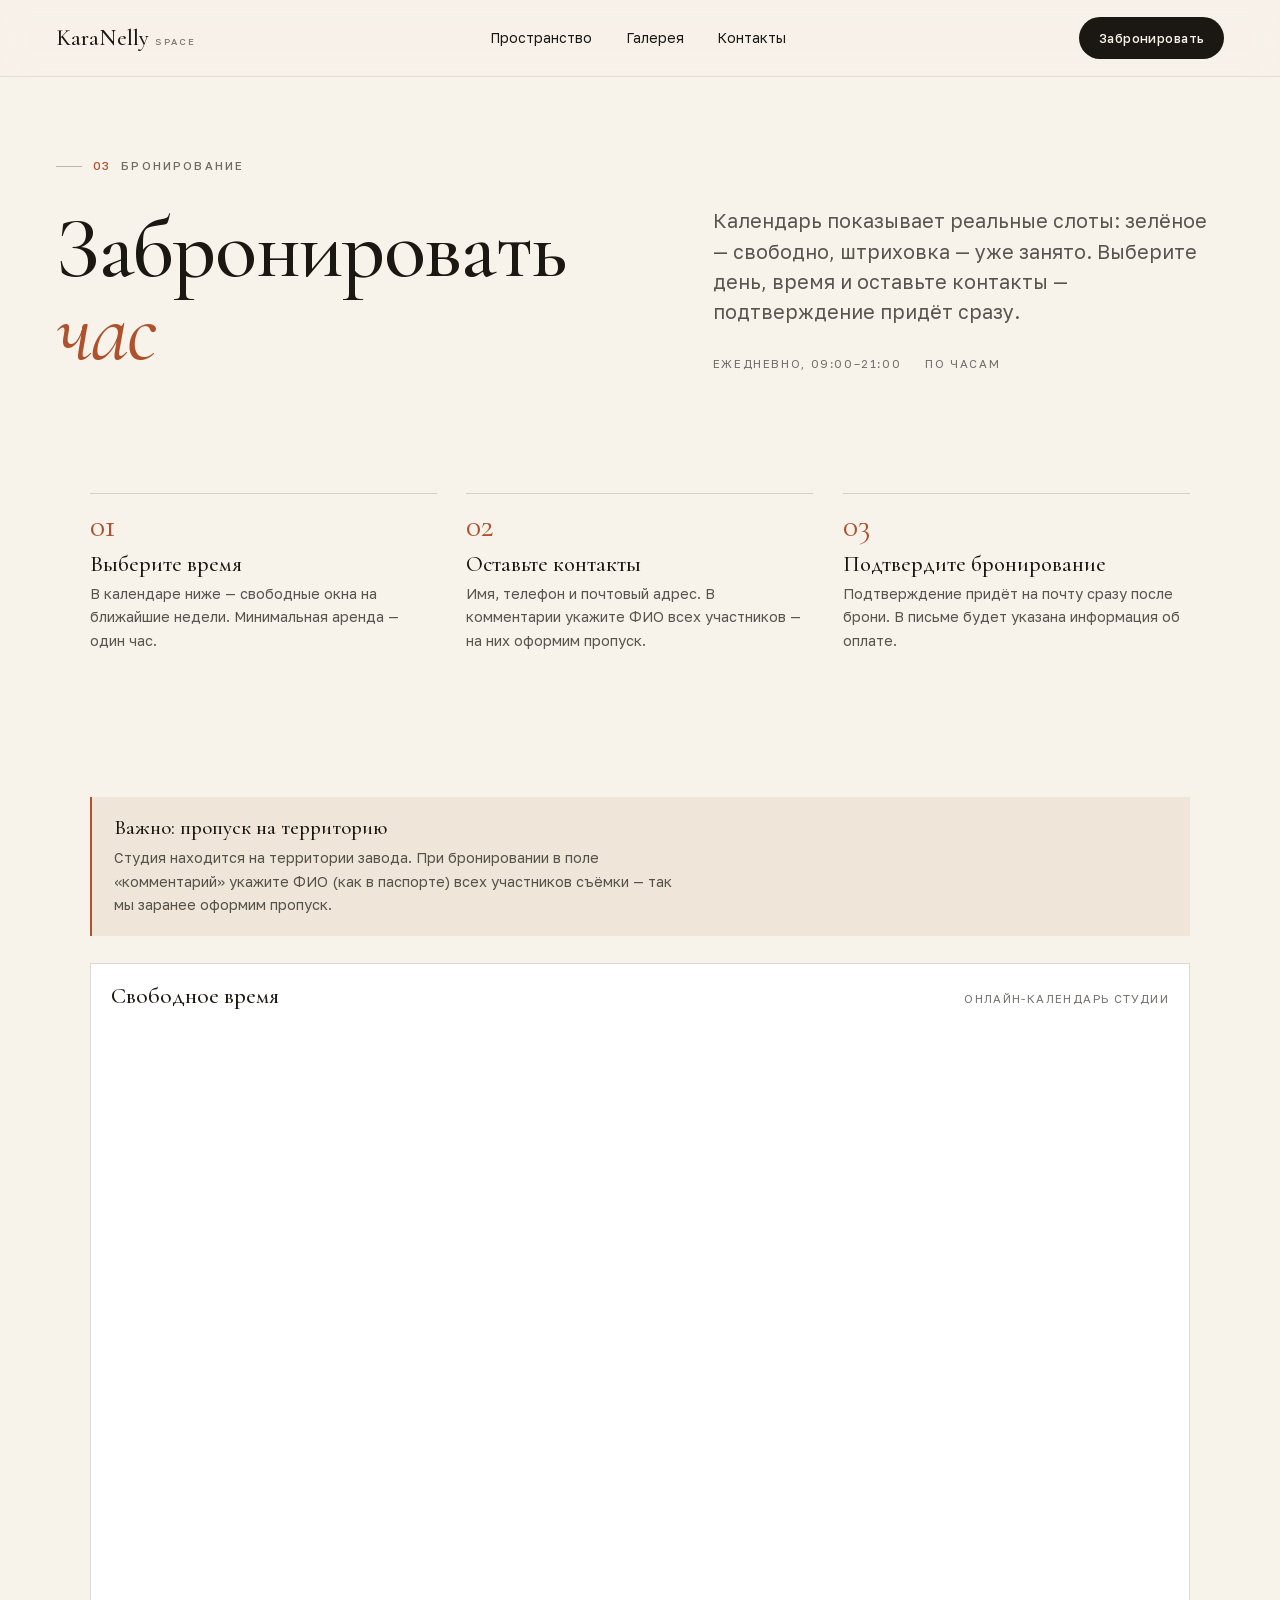
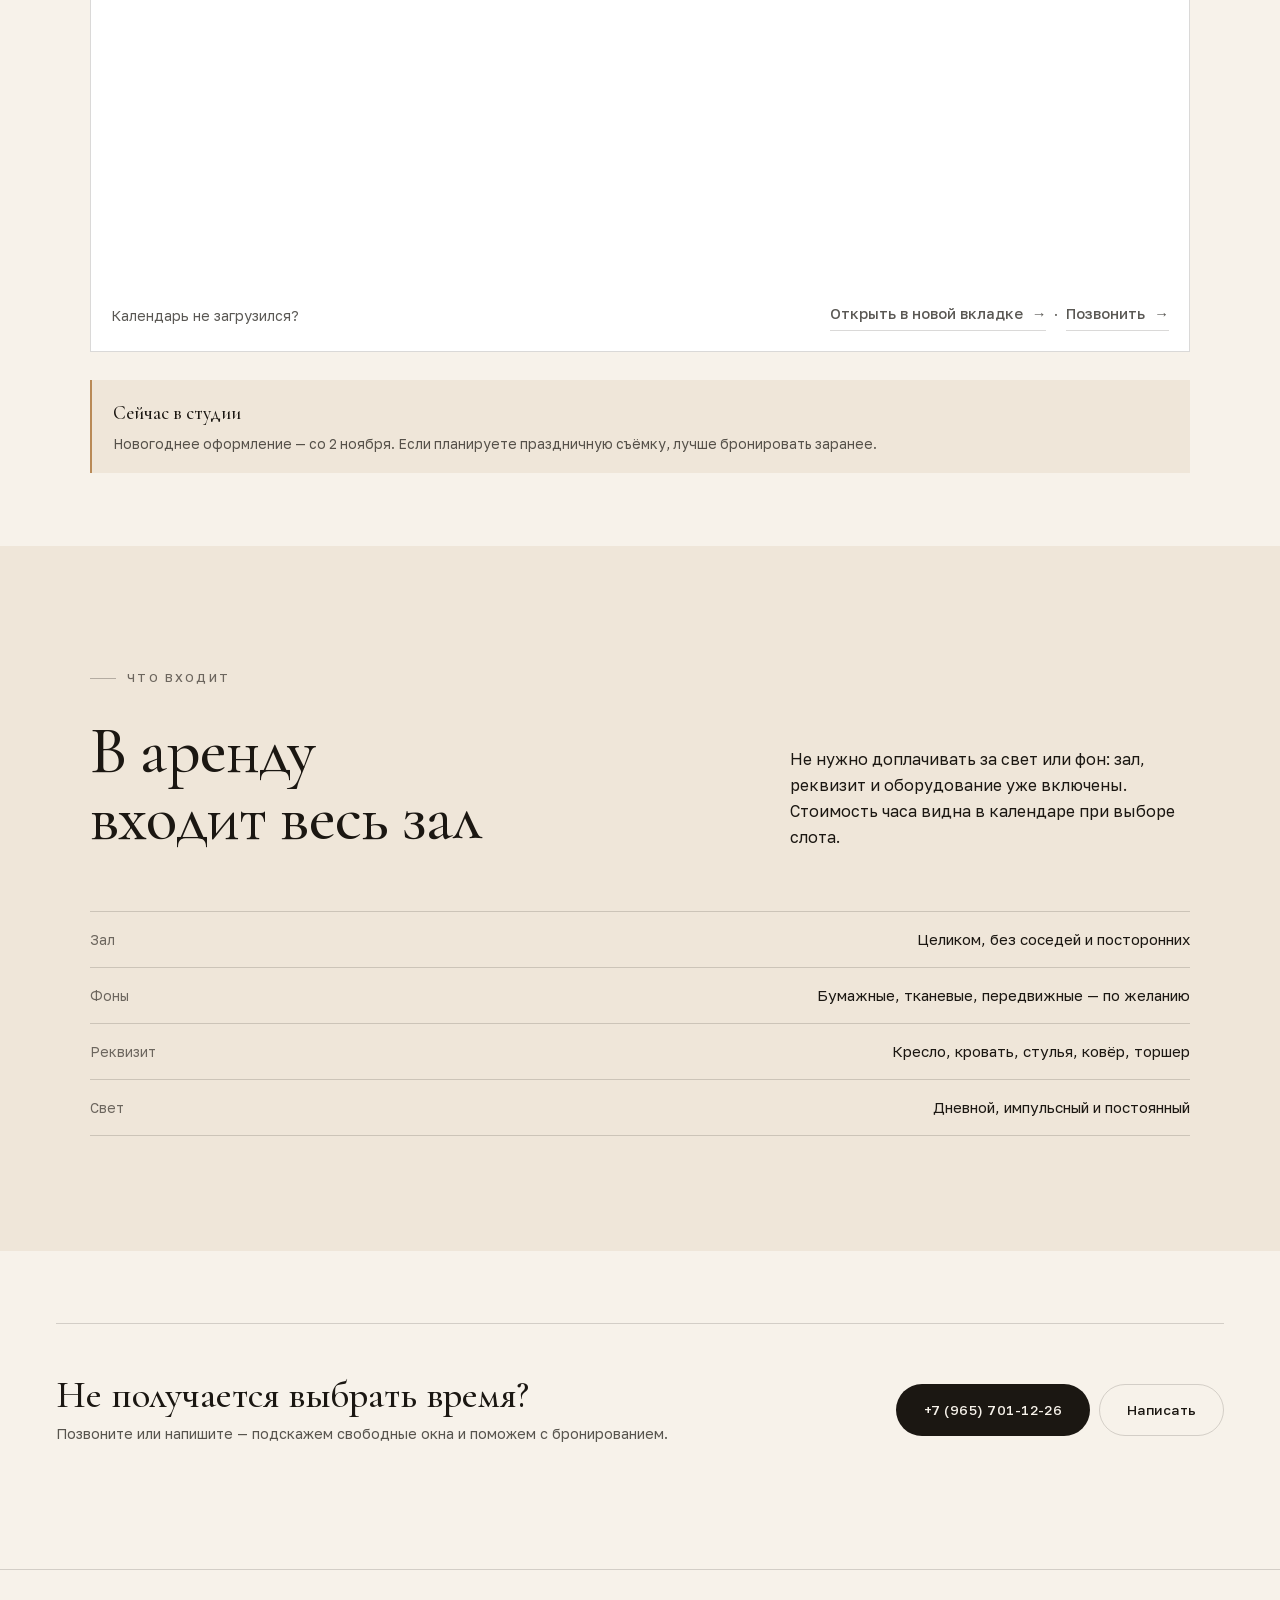
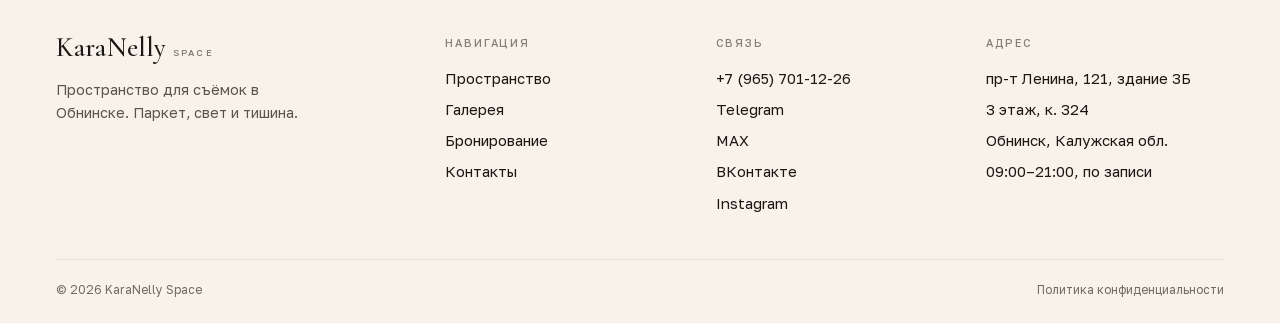
==== booking/index.html @ 72546020 "Чистые адреса: /space/, /gallery/, /contacts/ вместо .html Страницы перенесены в папки с index.html " ====
<!DOCTYPE html>
<html lang="ru">
<head>
  <meta charset="utf-8">
  <meta name="viewport" content="width=device-width, initial-scale=1">
  <title>Бронирование — KaraNelly Space, фотостудия в Обнинске</title>
  <meta name="description" content="Онлайн-бронирование фотостудии KaraNelly Space в Обнинске: выберите свободную дату и время в календаре. Пропуск на территорию оформляется по ФИО.">
  <meta name="theme-color" content="#f7f2ea">
  <link rel="canonical" href="https://karanelly.space/booking/">

  <link rel="icon" href="../assets/img/favicon.svg" type="image/svg+xml">
  <link rel="icon" href="../assets/img/icon-32.png" sizes="32x32" type="image/png">
  <link rel="apple-touch-icon" href="../assets/img/icon-180.png">

  <meta property="og:type" content="website">
  <meta property="og:locale" content="ru_RU">
  <meta property="og:site_name" content="KaraNelly Space">
  <meta property="og:title" content="Бронирование — KaraNelly Space">
  <meta property="og:description" content="Выберите свободное время в календаре студии.">
  <meta property="og:url" content="https://karanelly.space/booking/">
  <meta property="og:image" content="https://karanelly.space/../assets/img/og-image.jpg">
  <meta name="twitter:card" content="summary_large_image">

  <link rel="stylesheet" href="../assets/css/fonts.css">
  <link rel="stylesheet" href="../assets/css/style.css">
  <script>document.documentElement.classList.add('js');</script>
</head>
<body>
  <a class="skip-link" href="#main">Перейти к содержанию</a>

  <header class="site-header" data-header>
    <div class="container header-inner">
      <a class="logo" href="../" aria-label="KaraNelly Space — на главную">
        KaraNelly<span class="logo__sub">space</span>
      </a>

      <nav class="nav" aria-label="Основная навигация">
        <a href="../space/">Пространство</a>
        <a href="../gallery/">Галерея</a>
        <a href="../contacts/">Контакты</a>
      </nav>

      <a class="btn btn--sm btn--primary header-cta" href="../booking/" aria-current="page">Забронировать</a>

      <button class="burger" type="button" aria-expanded="false" aria-controls="mobile-menu" aria-label="Открыть меню" data-burger>
        <span></span>
        <span></span>
      </button>
    </div>
  </header>

  <div class="mobile-menu" id="mobile-menu" data-menu>
    <nav class="mobile-menu__nav" aria-label="Мобильная навигация">
      <a href="../space/">Пространство <span>01</span></a>
      <a href="../gallery/">Галерея <span>02</span></a>
      <a href="../booking/">Бронирование <span>03</span></a>
      <a href="../contacts/">Контакты <span>04</span></a>
    </nav>
    <a class="btn btn--primary" href="../booking/" style="margin-top: 1.75rem; align-self: flex-start;">Забронировать время</a>
    <div class="mobile-menu__foot">
      <a href="tel:+79657011226">+7 (965) 701-12-26</a>
      <a href="https://t.me/nellykara" target="_blank" rel="noopener">Telegram</a>
      <a href="https://vk.ru/karanelly_space" target="_blank" rel="noopener">ВКонтакте</a>
      <p>Обнинск, пр-т Ленина, 121, здание 3Б, 3 этаж, к. 324</p>
    </div>
  </div>

  <main id="main">
    <section class="page-hero">
      <div class="container">
        <p class="eyebrow"><b>03</b> Бронирование</p>
        <div class="page-hero__grid" style="margin-top: 1.2rem;">
          <h1 class="page-title">Забронировать<br><em>час</em></h1>
          <div>
            <p class="lead">Календарь показывает реальные слоты: зелёное — свободно, штриховка — уже занято. Выберите день, время и оставьте контакты — подтверждение придёт сразу.</p>
            <p class="page-hero__meta"><span>Ежедневно, 09:00–21:00</span><span>По часам</span></p>
          </div>
        </div>
      </div>
    </section>

    <section class="section--tight" aria-labelledby="steps-title">
      <div class="container booking-wrap">
        <h2 class="sr-only" id="steps-title">Как забронировать</h2>
        <div class="steps">
          <div class="step" data-reveal>
            <span class="step__num">01</span>
            <h3>Выберите время</h3>
            <p>В календаре ниже — свободные окна на ближайшие недели. Минимальная аренда — один час.</p>
          </div>
          <div class="step" data-reveal data-delay="90">
            <span class="step__num">02</span>
            <h3>Оставьте контакты</h3>
            <p>Имя, телефон и почтовый адрес. В комментарии укажите ФИО всех участников — на них оформим пропуск.</p>
          </div>
          <div class="step" data-reveal data-delay="180">
            <span class="step__num">03</span>
            <h3>Подтвердите бронирование</h3>
            <p>Подтверждение придёт на почту сразу после брони. В письме будет указана информация об оплате.</p>
          </div>
        </div>
      </div>
    </section>

    <section class="section--tight" aria-labelledby="calendar-title">
      <div class="container booking-wrap">
        <div class="note" style="margin-bottom: 1.75rem;" data-reveal>
          <h3>Важно: пропуск на территорию</h3>
          <p>Студия находится на территории завода. При бронировании в поле «комментарий» укажите ФИО (как в паспорте) всех участников съёмки — так мы заранее оформим пропуск.</p>
        </div>

        <div class="widget-shell" data-reveal>
          <div class="widget-head">
            <h2 id="calendar-title">Свободное время</h2>
            <span>Онлайн-календарь студии</span>
          </div>

          <p class="scroll-hint">
            <svg width="16" height="16" viewBox="0 0 16 16" fill="none" stroke="currentColor" stroke-width="1.3" aria-hidden="true">
              <path d="M2 8h12M9 3l5 5-5 5"/>
            </svg>
            На телефоне таблицу можно прокрутить в сторону
          </p>

          <div class="widget-scroll">
            <div class="widget-skeleton" data-widget-skeleton aria-hidden="true">Загружаем календарь…</div>
            <iframe data-widget
              src="https://appevent.ru/widget/embeded?widget_key=b3dbee30545fd1ce2948c26ed984de83&amp;hall_id=9494"
              title="Календарь бронирования фотостудии KaraNelly Space"
              width="100%"
              height="860"
              referrerpolicy="no-referrer-when-downgrade"
              style="background:#ffffff;border:none;"></iframe>
          </div>

          <div class="widget-fallback">
            <span>Календарь не загрузился?</span>
            <span>
              <a class="text-link" href="https://appevent.ru/widget/embeded?widget_key=b3dbee30545fd1ce2948c26ed984de83&amp;hall_id=9494" target="_blank" rel="noopener">Открыть в новой вкладке</a>
              &nbsp;·&nbsp;
              <a class="text-link" href="tel:+79657011226">Позвонить</a>
            </span>
          </div>
        </div>

        <div class="season" style="margin-top: 1.75rem;" data-reveal>
          <strong>Сейчас в студии</strong>
          <span>Новогоднее оформление — со 2 ноября. Если планируете праздничную съёмку, лучше бронировать заранее.</span>
        </div>
      </div>
    </section>

    <section class="section section--soft" aria-labelledby="included-title">
      <div class="container booking-wrap">
        <div class="section-head">
          <div>
            <p class="eyebrow">Что входит</p>
            <h2 class="display" id="included-title" style="margin-top: 1.1rem;" data-reveal>В аренду входит весь зал</h2>
          </div>
          <p class="section-head__aside" data-reveal data-delay="120">Не нужно доплачивать за свет или фон: зал, реквизит и оборудование уже включены. Стоимость часа видна в календаре при выборе слота.</p>
        </div>

        <dl class="specs" data-reveal>
          <div><dt>Зал</dt><dd>Целиком, без соседей и посторонних</dd></div>
          <div><dt>Фоны</dt><dd>Бумажные, тканевые, передвижные — по желанию</dd></div>
          <div><dt>Реквизит</dt><dd>Кресло, кровать, стулья, ковёр, торшер</dd></div>
          <div><dt>Свет</dt><dd>Дневной, импульсный и постоянный</dd></div>
        </dl>
      </div>
    </section>

    <section class="section section--tight">
      <div class="container">
        <div class="cta-row">
          <div>
            <h2>Не получается выбрать время?</h2>
            <p>Позвоните или напишите — подскажем свободные окна и поможем с бронированием.</p>
          </div>
          <div class="cta-row__actions">
            <a class="btn btn--primary" href="tel:+79657011226">+7 (965) 701-12-26</a>
            <div class="contact-menu">
              <button class="btn btn--ghost" type="button" aria-expanded="false" aria-controls="write-menu" data-contact-toggle>Написать</button>
              <div class="contact-menu__list" id="write-menu" data-contact-list hidden>
                <a href="https://t.me/nellykara" target="_blank" rel="noopener">Telegram</a>
                <a href="https://max.ru/u/f9LHodD0cOLRB8kmA9KUD_SNhukRLM-po_1AX9FuOGSH09HfahHpemriq_w" target="_blank" rel="noopener">MAX</a>
                <a href="https://wa.me/79657011226" target="_blank" rel="noopener">WhatsApp</a>
              </div>
            </div>
          </div>
        </div>
      </div>
    </section>
  </main>

  <footer class="site-footer">
    <div class="container">
      <div class="footer-top">
        <div class="footer-brand">
          <a class="logo" href="../">KaraNelly<span class="logo__sub">space</span></a>
          <p>Пространство для съёмок в Обнинске. Паркет, свет и тишина.</p>
        </div>
        <div class="footer-col">
          <h2>Навигация</h2>
          <ul>
            <li><a href="../space/">Пространство</a></li>
            <li><a href="../gallery/">Галерея</a></li>
            <li><a href="../booking/">Бронирование</a></li>
            <li><a href="../contacts/">Контакты</a></li>
          </ul>
        </div>
        <div class="footer-col">
          <h2>Связь</h2>
          <ul>
            <li><a href="tel:+79657011226">+7 (965) 701-12-26</a></li>
            <li><a href="https://t.me/nellykara" target="_blank" rel="noopener">Telegram</a></li>
            <li><a href="https://max.ru/u/f9LHodD0cOLRB8kmA9KUD_SNhukRLM-po_1AX9FuOGSH09HfahHpemriq_w" target="_blank" rel="noopener">MAX</a></li>
            <li><a href="https://vk.ru/karanelly_space" target="_blank" rel="noopener">ВКонтакте</a></li>
            <li><a href="https://www.instagram.com/karanelly_space/" target="_blank" rel="noopener">Instagram</a></li>
          </ul>
        </div>
        <div class="footer-col">
          <h2>Адрес</h2>
          <ul>
            <li>пр-т Ленина, 121, здание 3Б</li>
            <li>3 этаж, к. 324</li>
            <li>Обнинск, Калужская обл.</li>
            <li>09:00–21:00, по записи</li>
          </ul>
        </div>
      </div>
      <div class="footer-bottom">
        <span>© <span data-year>2026</span> KaraNelly Space</span>
        <span><a href="../privacy/">Политика конфиденциальности</a></span>
      </div>
    </div>
  </footer>

  <script src="../assets/js/main.js" defer></script>
</body>
</html>
---- assets/css/fonts.css ----
/* Локальные шрифты: Cormorant Garamond + Golos Text (кириллица + латиница) */

@font-face {
  font-family: 'Cormorant Garamond';
  font-style: italic;
  font-weight: 400;
  font-display: swap;
  src: url('../fonts/CormorantGaramond-400i-cyrillic-ext.woff2') format('woff2');
  unicode-range: U+0460-052F, U+1C80-1C8A, U+20B4, U+2DE0-2DFF, U+A640-A69F, U+FE2E-FE2F;
}

@font-face {
  font-family: 'Cormorant Garamond';
  font-style: italic;
  font-weight: 400;
  font-display: swap;
  src: url('../fonts/CormorantGaramond-400i-cyrillic.woff2') format('woff2');
  unicode-range: U+0301, U+0400-045F, U+0490-0491, U+04B0-04B1, U+2116;
}

@font-face {
  font-family: 'Cormorant Garamond';
  font-style: italic;
  font-weight: 400;
  font-display: swap;
  src: url('../fonts/CormorantGaramond-400i-latin.woff2') format('woff2');
  unicode-range: U+0000-00FF, U+0131, U+0152-0153, U+02BB-02BC, U+02C6, U+02DA, U+02DC, U+0304, U+0308, U+0329, U+2000-206F, U+20AC, U+2122, U+2191, U+2193, U+2212, U+2215, U+FEFF, U+FFFD;
}

@font-face {
  font-family: 'Cormorant Garamond';
  font-style: normal;
  font-weight: 400;
  font-display: swap;
  src: url('../fonts/CormorantGaramond-400-cyrillic-ext.woff2') format('woff2');
  unicode-range: U+0460-052F, U+1C80-1C8A, U+20B4, U+2DE0-2DFF, U+A640-A69F, U+FE2E-FE2F;
}

@font-face {
  font-family: 'Cormorant Garamond';
  font-style: normal;
  font-weight: 400;
  font-display: swap;
  src: url('../fonts/CormorantGaramond-400-cyrillic.woff2') format('woff2');
  unicode-range: U+0301, U+0400-045F, U+0490-0491, U+04B0-04B1, U+2116;
}

@font-face {
  font-family: 'Cormorant Garamond';
  font-style: normal;
  font-weight: 400;
  font-display: swap;
  src: url('../fonts/CormorantGaramond-400-latin.woff2') format('woff2');
  unicode-range: U+0000-00FF, U+0131, U+0152-0153, U+02BB-02BC, U+02C6, U+02DA, U+02DC, U+0304, U+0308, U+0329, U+2000-206F, U+20AC, U+2122, U+2191, U+2193, U+2212, U+2215, U+FEFF, U+FFFD;
}

@font-face {
  font-family: 'Cormorant Garamond';
  font-style: normal;
  font-weight: 500;
  font-display: swap;
  src: url('../fonts/CormorantGaramond-500-cyrillic-ext.woff2') format('woff2');
  unicode-range: U+0460-052F, U+1C80-1C8A, U+20B4, U+2DE0-2DFF, U+A640-A69F, U+FE2E-FE2F;
}

@font-face {
  font-family: 'Cormorant Garamond';
  font-style: normal;
  font-weight: 500;
  font-display: swap;
  src: url('../fonts/CormorantGaramond-500-cyrillic.woff2') format('woff2');
  unicode-range: U+0301, U+0400-045F, U+0490-0491, U+04B0-04B1, U+2116;
}

@font-face {
  font-family: 'Cormorant Garamond';
  font-style: normal;
  font-weight: 500;
  font-display: swap;
  src: url('../fonts/CormorantGaramond-500-latin.woff2') format('woff2');
  unicode-range: U+0000-00FF, U+0131, U+0152-0153, U+02BB-02BC, U+02C6, U+02DA, U+02DC, U+0304, U+0308, U+0329, U+2000-206F, U+20AC, U+2122, U+2191, U+2193, U+2212, U+2215, U+FEFF, U+FFFD;
}

@font-face {
  font-family: 'Golos Text';
  font-style: normal;
  font-weight: 400;
  font-display: swap;
  src: url('../fonts/GolosText-400-cyrillic-ext.woff2') format('woff2');
  unicode-range: U+0460-052F, U+1C80-1C8A, U+20B4, U+2DE0-2DFF, U+A640-A69F, U+FE2E-FE2F;
}

@font-face {
  font-family: 'Golos Text';
  font-style: normal;
  font-weight: 400;
  font-display: swap;
  src: url('../fonts/GolosText-400-cyrillic.woff2') format('woff2');
  unicode-range: U+0301, U+0400-045F, U+0490-0491, U+04B0-04B1, U+2116;
}

@font-face {
  font-family: 'Golos Text';
  font-style: normal;
  font-weight: 400;
  font-display: swap;
  src: url('../fonts/GolosText-400-latin.woff2') format('woff2');
  unicode-range: U+0000-00FF, U+0131, U+0152-0153, U+02BB-02BC, U+02C6, U+02DA, U+02DC, U+0304, U+0308, U+0329, U+2000-206F, U+20AC, U+2122, U+2191, U+2193, U+2212, U+2215, U+FEFF, U+FFFD;
}

@font-face {
  font-family: 'Golos Text';
  font-style: normal;
  font-weight: 500;
  font-display: swap;
  src: url('../fonts/GolosText-500-cyrillic-ext.woff2') format('woff2');
  unicode-range: U+0460-052F, U+1C80-1C8A, U+20B4, U+2DE0-2DFF, U+A640-A69F, U+FE2E-FE2F;
}

@font-face {
  font-family: 'Golos Text';
  font-style: normal;
  font-weight: 500;
  font-display: swap;
  src: url('../fonts/GolosText-500-cyrillic.woff2') format('woff2');
  unicode-range: U+0301, U+0400-045F, U+0490-0491, U+04B0-04B1, U+2116;
}

@font-face {
  font-family: 'Golos Text';
  font-style: normal;
  font-weight: 500;
  font-display: swap;
  src: url('../fonts/GolosText-500-latin.woff2') format('woff2');
  unicode-range: U+0000-00FF, U+0131, U+0152-0153, U+02BB-02BC, U+02C6, U+02DA, U+02DC, U+0304, U+0308, U+0329, U+2000-206F, U+20AC, U+2122, U+2191, U+2193, U+2212, U+2215, U+FEFF, U+FFFD;
}

@font-face {
  font-family: 'Golos Text';
  font-style: normal;
  font-weight: 600;
  font-display: swap;
  src: url('../fonts/GolosText-600-cyrillic-ext.woff2') format('woff2');
  unicode-range: U+0460-052F, U+1C80-1C8A, U+20B4, U+2DE0-2DFF, U+A640-A69F, U+FE2E-FE2F;
}

@font-face {
  font-family: 'Golos Text';
  font-style: normal;
  font-weight: 600;
  font-display: swap;
  src: url('../fonts/GolosText-600-cyrillic.woff2') format('woff2');
  unicode-range: U+0301, U+0400-045F, U+0490-0491, U+04B0-04B1, U+2116;
}

@font-face {
  font-family: 'Golos Text';
  font-style: normal;
  font-weight: 600;
  font-display: swap;
  src: url('../fonts/GolosText-600-latin.woff2') format('woff2');
  unicode-range: U+0000-00FF, U+0131, U+0152-0153, U+02BB-02BC, U+02C6, U+02DA, U+02DC, U+0304, U+0308, U+0329, U+2000-206F, U+20AC, U+2122, U+2191, U+2193, U+2212, U+2215, U+FEFF, U+FFFD;
}
---- assets/css/style.css ----
/* ==========================================================================
   KaraNelly Space — фотостудия в Обнинске
   Единая таблица стилей. Порядок: токены → база → компоненты → страницы.
   Mobile-first: базовые правила для телефона, расширения через min-width.
   ========================================================================== */

/* --------------------------------------------------------------------------
   1. Токены
   -------------------------------------------------------------------------- */
:root {
  /* Палитра снята с фотографий студии: тёплый паркет, льняные ткани, рыжее кресло */
  --paper: #f7f2ea;
  --paper-soft: #efe6d9;
  --paper-deep: #e6dbc9;
  --ink: #1b1712;
  --ink-soft: #4a4239;
  --ink-70: rgba(27, 23, 18, 0.72);
  --ink-55: rgba(27, 23, 18, 0.62);
  --ink-40: rgba(27, 23, 18, 0.52);
  --line: rgba(27, 23, 18, 0.16);
  --line-soft: rgba(27, 23, 18, 0.09);
  --rust: #ae512c;
  --oak: #b98a57;
  --sage: #77806b;
  --white: #fffdf9;

  /* Шрифты */
  --font-display: "Cormorant Garamond", "Times New Roman", Georgia, serif;
  --font-sans: "Golos Text", -apple-system, BlinkMacSystemFont, "Segoe UI", Roboto, Arial, sans-serif;

  /* Сетка и ритм */
  --container: 1320px;
  --gutter: clamp(20px, 5vw, 56px);
  --header-h: 64px;

  --ease: cubic-bezier(0.22, 0.61, 0.36, 1);
  --ease-out: cubic-bezier(0.16, 1, 0.3, 1);
}

/* --------------------------------------------------------------------------
   2. База
   -------------------------------------------------------------------------- */
*,
*::before,
*::after {
  box-sizing: border-box;
}

html {
  -webkit-text-size-adjust: 100%;
  scroll-behavior: smooth;
}

@media (prefers-reduced-motion: reduce) {
  html {
    scroll-behavior: auto;
  }
}

body {
  margin: 0;
  background: var(--paper);
  color: var(--ink);
  font-family: var(--font-sans);
  font-size: 16px;
  line-height: 1.62;
  font-weight: 400;
  -webkit-font-smoothing: antialiased;
  -moz-osx-font-smoothing: grayscale;
}

body.menu-open {
  overflow: hidden;
}

img,
picture,
video {
  display: block;
  max-width: 100%;
}

img {
  height: auto;
  background-color: var(--paper-soft);
}

a {
  color: inherit;
  text-decoration: none;
}

button {
  font: inherit;
  color: inherit;
  background: none;
  border: 0;
  padding: 0;
  cursor: pointer;
}

p {
  margin: 0 0 1em;
}

p:last-child {
  margin-bottom: 0;
}

h1,
h2,
h3,
h4 {
  margin: 0;
  font-weight: 500;
  text-wrap: balance;
}

ul,
ol,
dl,
dd {
  margin: 0;
  padding: 0;
  list-style: none;
}

::selection {
  background: var(--rust);
  color: var(--paper);
}

:focus-visible {
  outline: 2px solid var(--rust);
  outline-offset: 3px;
  border-radius: 1px;
}

.sr-only {
  position: absolute;
  width: 1px;
  height: 1px;
  padding: 0;
  margin: -1px;
  overflow: hidden;
  clip: rect(0 0 0 0);
  white-space: nowrap;
  border: 0;
}

.skip-link {
  position: fixed;
  top: 12px;
  left: 12px;
  z-index: 300;
  padding: 0.75rem 1.1rem;
  background: var(--ink);
  color: var(--paper);
  border-radius: 999px;
  font-size: 0.85rem;
  transform: translateY(-160%);
  transition: transform 0.25s var(--ease);
}

.skip-link:focus {
  transform: none;
}

/* --------------------------------------------------------------------------
   3. Типографика и служебные элементы
   -------------------------------------------------------------------------- */
.container {
  width: min(100% - var(--gutter) * 2, var(--container));
  margin-inline: auto;
}

.display {
  font-family: var(--font-display);
  font-weight: 500;
  font-size: clamp(2.15rem, 5.4vw, 4.1rem);
  line-height: 1.02;
  letter-spacing: -0.012em;
}

.display em {
  font-style: italic;
  color: var(--rust);
}

.page-title {
  font-family: var(--font-display);
  font-weight: 500;
  font-size: clamp(2.7rem, 8vw, 5.4rem);
  line-height: 0.96;
  letter-spacing: -0.015em;
}

.lead {
  color: var(--ink-70);
  font-size: clamp(1.02rem, 1.7vw, 1.22rem);
  line-height: 1.55;
  max-width: 54ch;
}

.eyebrow {
  display: inline-flex;
  align-items: center;
  gap: 0.7rem;
  font-size: 0.715rem;
  font-weight: 500;
  letter-spacing: 0.19em;
  text-transform: uppercase;
  color: var(--ink-55);
}

.eyebrow b,
.eyebrow span.num {
  font-weight: 500;
  color: var(--rust);
  letter-spacing: 0.08em;
}

.eyebrow::before {
  content: "";
  width: 26px;
  height: 1px;
  background: currentColor;
  opacity: 0.45;
}

.eyebrow--bare::before {
  display: none;
}

.rule {
  height: 1px;
  background: var(--line);
  border: 0;
  margin: 0;
}

.text-link {
  display: inline-flex;
  align-items: center;
  gap: 0.55rem;
  font-size: 0.92rem;
  font-weight: 500;
  padding-bottom: 0.3rem;
  border-bottom: 1px solid var(--line);
  transition: border-color 0.35s var(--ease), color 0.35s var(--ease);
}

.text-link::after {
  content: "→";
  transition: transform 0.35s var(--ease);
}

.text-link:hover {
  border-color: var(--ink);
}

.text-link:hover::after {
  transform: translateX(4px);
}

/* --------------------------------------------------------------------------
   4. Кнопки
   -------------------------------------------------------------------------- */
.btn {
  display: inline-flex;
  align-items: center;
  justify-content: center;
  gap: 0.6rem;
  min-height: 52px;
  padding: 0.85rem 1.65rem;
  border: 1px solid transparent;
  border-radius: 999px;
  font-family: var(--font-sans);
  font-size: 0.85rem;
  font-weight: 500;
  letter-spacing: 0.035em;
  text-align: center;
  cursor: pointer;
  transition: background-color 0.35s var(--ease), color 0.35s var(--ease),
    border-color 0.35s var(--ease), transform 0.35s var(--ease);
}

.btn--primary {
  background: var(--ink);
  color: var(--paper);
}

.btn--primary:hover {
  background: var(--rust);
  color: var(--paper);
  transform: translateY(-1px);
}

.btn--ghost {
  border-color: var(--line);
  color: var(--ink);
}

.btn--ghost:hover {
  border-color: var(--ink);
  background: var(--ink);
  color: var(--paper);
}

.btn--light {
  background: var(--paper);
  color: var(--ink);
}

.btn--light:hover {
  background: var(--white);
  transform: translateY(-1px);
}

.btn--outline-light {
  border-color: rgba(247, 242, 234, 0.42);
  color: var(--paper);
}

.btn--outline-light:hover {
  background: var(--paper);
  color: var(--ink);
  border-color: var(--paper);
}

.btn--sm {
  min-height: 42px;
  padding: 0.55rem 1.15rem;
  font-size: 0.8rem;
}

.btn__icon {
  width: 14px;
  height: 14px;
  flex: none;
}

/* --------------------------------------------------------------------------
   5. Хедер и навигация
   -------------------------------------------------------------------------- */
.site-header {
  position: sticky;
  top: 0;
  z-index: 100;
  background: rgba(247, 242, 234, 0.86);
  backdrop-filter: blur(14px);
  -webkit-backdrop-filter: blur(14px);
  border-bottom: 1px solid var(--line-soft);
}

.header-inner {
  display: flex;
  align-items: center;
  justify-content: space-between;
  gap: 1.5rem;
  min-height: var(--header-h);
}

.logo {
  display: inline-flex;
  align-items: baseline;
  gap: 0.4rem;
  font-family: var(--font-display);
  font-size: 1.42rem;
  font-weight: 500;
  letter-spacing: 0.005em;
  line-height: 1;
  white-space: nowrap;
  z-index: 2;
}

.logo__sub {
  font-family: var(--font-sans);
  font-size: 0.585rem;
  font-weight: 500;
  letter-spacing: 0.24em;
  text-transform: uppercase;
  opacity: 0.55;
}

.nav {
  display: none;
}

.header-cta {
  display: none;
}

/* Бургер */
.burger {
  position: relative;
  z-index: 2;
  width: 44px;
  height: 44px;
  margin-right: -10px;
  display: inline-flex;
  flex-direction: column;
  align-items: center;
  justify-content: center;
  gap: 6px;
}

.burger span {
  display: block;
  width: 24px;
  height: 1.5px;
  background: currentColor;
  transition: transform 0.35s var(--ease), opacity 0.25s var(--ease);
}

.burger[aria-expanded="true"] span:nth-child(1) {
  transform: translateY(3.75px) rotate(45deg);
}

.burger[aria-expanded="true"] span:nth-child(2) {
  transform: translateY(-3.75px) rotate(-45deg);
}

/* Мобильное меню */
.mobile-menu {
  position: fixed;
  inset: 0;
  z-index: 90;
  display: flex;
  flex-direction: column;
  padding: calc(var(--header-h) + 2rem) var(--gutter) 2rem;
  background: var(--paper);
  opacity: 0;
  visibility: hidden;
  transform: translateY(-8px);
  transition: opacity 0.3s var(--ease), transform 0.3s var(--ease),
    visibility 0.3s;
  overflow-y: auto;
}

body.menu-open .mobile-menu {
  opacity: 1;
  visibility: visible;
  transform: none;
}

/* Пока открыто меню, хедер всегда тёмный — даже поверх тёмного первого экрана */
body.menu-open .site-header,
body.menu-open.page-home .site-header {
  color: var(--ink);
  background: transparent;
  backdrop-filter: none;
  -webkit-backdrop-filter: none;
  border-bottom-color: transparent;
}

.mobile-menu__nav {
  display: flex;
  flex-direction: column;
  gap: 0.2rem;
}

.mobile-menu__nav a {
  font-family: var(--font-display);
  font-size: clamp(2rem, 9vw, 2.9rem);
  line-height: 1.16;
  padding: 0.28rem 0;
  border-bottom: 1px solid var(--line-soft);
  display: flex;
  align-items: baseline;
  justify-content: space-between;
}

.mobile-menu__nav a span {
  font-family: var(--font-sans);
  font-size: 0.66rem;
  letter-spacing: 0.16em;
  color: var(--ink-40);
}

.mobile-menu__foot {
  margin-top: auto;
  padding-top: 2.5rem;
  display: grid;
  gap: 0.5rem;
  font-size: 0.95rem;
  color: var(--ink-70);
}

.mobile-menu__foot a {
  width: fit-content;
}

/* Главная: прозрачный хедер поверх фото */
.page-home .site-header {
  position: fixed;
  left: 0;
  right: 0;
  background: transparent;
  border-bottom-color: transparent;
  backdrop-filter: none;
  -webkit-backdrop-filter: none;
  color: var(--paper);
  transition: background-color 0.4s var(--ease), color 0.4s var(--ease),
    border-color 0.4s var(--ease);
}

.page-home .site-header.is-scrolled {
  background: rgba(247, 242, 234, 0.92);
  backdrop-filter: blur(14px);
  -webkit-backdrop-filter: blur(14px);
  color: var(--ink);
  border-bottom-color: var(--line-soft);
}

.page-home .site-header.is-scrolled .btn--outline-light {
  border-color: var(--line);
  color: var(--ink);
}

.page-home .site-header.is-scrolled .btn--outline-light:hover {
  background: var(--ink);
  color: var(--paper);
  border-color: var(--ink);
}

/* --------------------------------------------------------------------------
   6. Первый экран
   -------------------------------------------------------------------------- */
.hero {
  position: relative;
  display: flex;
  flex-direction: column;
  justify-content: flex-end;
  min-height: 640px;
  min-height: 100vh;
  min-height: 100svh;
  padding-top: var(--header-h);
  color: var(--paper);
  isolation: isolate;
  overflow: hidden;
}

.hero__media,
.hero__media img {
  position: absolute;
  inset: 0;
  width: 100%;
  height: 100%;
}

.hero__media img {
  object-fit: cover;
  object-position: 50% 42%;
  background-color: #2a2118;
}

.hero__scrim {
  position: absolute;
  inset: 0;
  background:
    linear-gradient(rgba(42, 26, 13, 0.3), rgba(42, 26, 13, 0.3)),
    linear-gradient(180deg, rgba(42, 26, 13, 0.26) 0%, rgba(42, 26, 13, 0.06) 30%,
      rgba(42, 26, 13, 0.24) 62%, rgba(42, 26, 13, 0.74) 100%),
    linear-gradient(90deg, rgba(42, 26, 13, 0.42) 0%, rgba(42, 26, 13, 0) 62%);
}

.hero__content {
  position: relative;
  padding-top: 0;
  padding-bottom: clamp(1.75rem, 3.5vh, 2.75rem);
}

.hero .eyebrow {
  color: rgba(247, 242, 234, 0.82);
}

.hero .eyebrow::before {
  background: rgba(247, 242, 234, 0.6);
}

.hero h1 {
  max-width: 26ch;
  margin: 1rem 0 1.2rem;
  font-family: var(--font-display);
  font-weight: 500;
  font-size: clamp(2.5rem, 6.6vw, 4.9rem);
  line-height: 0.93;
  letter-spacing: -0.018em;
  text-shadow: 0 2px 40px rgba(0, 0, 0, 0.18);
}

.hero h1 em {
  font-style: italic;
  color: #ecc9ac;
}

.hero__lead {
  max-width: 36ch;
  font-size: clamp(0.98rem, 2vw, 1.12rem);
  line-height: 1.55;
  color: rgba(247, 242, 234, 0.84);
}

.hero__actions {
  display: flex;
  flex-wrap: wrap;
  gap: 0.65rem;
  margin-top: clamp(1.6rem, 4vw, 2.4rem);
}

.hero__foot {
  position: relative;
  display: flex;
  flex-wrap: wrap;
  justify-content: space-between;
  gap: 0.75rem 1.5rem;
  padding-block: 1.15rem 1.35rem;
  border-top: 1px solid rgba(247, 242, 234, 0.24);
  font-size: 0.685rem;
  letter-spacing: 0.15em;
  text-transform: uppercase;
  color: rgba(247, 242, 234, 0.72);
}

.hero__foot span {
  display: inline-flex;
  align-items: center;
  gap: 0.5rem;
}

.hero__foot .dot {
  width: 5px;
  height: 5px;
  border-radius: 50%;
  background: #b6d39a;
  box-shadow: 0 0 0 3px rgba(182, 211, 154, 0.18);
}

/* --------------------------------------------------------------------------
   7. Секции
   -------------------------------------------------------------------------- */
.section {
  padding-block: clamp(4rem, 9vw, 8rem);
}

.section--tight {
  padding-block: clamp(2.5rem, 6vw, 4.5rem);
}

.section--soft {
  background: var(--paper-soft);
}

.section-head {
  display: grid;
  gap: 1rem;
  margin-bottom: clamp(2.25rem, 5vw, 3.75rem);
}

.section-head .display {
  max-width: 20ch;
}

/* Вступление на главной */
.intro {
  display: grid;
  gap: 1.6rem;
  align-items: start;
}

.intro__aside {
  display: grid;
  gap: 1.4rem;
  align-content: end;
}

.intro__aside .lead {
  font-size: clamp(0.98rem, 1.5vw, 1.06rem);
}

/* Композиция из двух фото */
.duo {
  display: grid;
  gap: 0.9rem;
  margin-top: clamp(2.25rem, 5vw, 3.5rem);
}

.duo__main img {
  width: 100%;
  aspect-ratio: 4 / 5;
  object-fit: cover;
}

.duo__side {
  display: none;
}

.duo__side img {
  width: 100%;
  aspect-ratio: 3 / 4;
  object-fit: cover;
}

/* --------------------------------------------------------------------------
   8. Карточки «Что внутри»
   -------------------------------------------------------------------------- */
.features {
  display: grid;
  gap: clamp(1.5rem, 3.5vw, 2.6rem);
}

.card__media {
  overflow: hidden;
  background: var(--paper-deep);
}

.card__media img {
  width: 100%;
  aspect-ratio: 4 / 3;
  object-fit: cover;
  transition: transform 1.1s var(--ease-out);
}

.card:hover .card__media img {
  transform: scale(1.045);
}

.card__body {
  padding-top: 1rem;
}

.card__num {
  font-size: 0.68rem;
  font-weight: 500;
  letter-spacing: 0.18em;
  color: var(--rust);
}

.card h3 {
  margin: 0.25rem 0 0.45rem;
  font-family: var(--font-display);
  font-size: clamp(1.5rem, 2.6vw, 1.95rem);
  line-height: 1.05;
}

.card p {
  max-width: 36ch;
  font-size: 0.93rem;
  line-height: 1.6;
  color: var(--ink-70);
}

/* --------------------------------------------------------------------------
   9. Лента галереи (главная)
   -------------------------------------------------------------------------- */
.strip {
  display: flex;
  gap: 0.8rem;
  overflow-x: auto;
  scroll-snap-type: x mandatory;
  scrollbar-width: none;
  margin-inline: calc(var(--gutter) * -1);
  padding-inline: var(--gutter);
  padding-bottom: 0.4rem;
}

.strip::-webkit-scrollbar {
  display: none;
}

.strip__item {
  flex: 0 0 76%;
  scroll-snap-align: start;
  margin: 0;
}

.strip__item img {
  width: 100%;
  aspect-ratio: 3 / 4;
  object-fit: cover;
  transition: transform 1.1s var(--ease-out);
}

.strip__item:hover img {
  transform: scale(1.035);
}

.strip__item figcaption {
  padding-top: 0.7rem;
  font-size: 0.68rem;
  letter-spacing: 0.13em;
  text-transform: uppercase;
  color: var(--ink-55);
}

/* --------------------------------------------------------------------------
   10. Тёмный блок с призывом
   -------------------------------------------------------------------------- */
.cta-band {
  position: relative;
  overflow: hidden;
  background: var(--ink);
  color: var(--paper);
}

.cta-band::before {
  content: "";
  position: absolute;
  inset: -20%;
  background-image: url("data:image/svg+xml,%3Csvg xmlns='http://www.w3.org/2000/svg' width='56' height='56' viewBox='0 0 56 56'%3E%3Cg fill='none' stroke='%23f7f2ea' stroke-width='0.6'%3E%3Cpath d='M0 42 14 28 28 42'/%3E%3Cpath d='M28 42 42 28 56 42'/%3E%3Cpath d='M-14 14 0 28 14 14'/%3E%3Cpath d='M42 14 56 28 70 14'/%3E%3Cpath d='M0 14 14 0 28 14'/%3E%3Cpath d='M28 14 42 0 56 14'/%3E%3C/g%3E%3C/svg%3E");
  opacity: 0.055;
  pointer-events: none;
}

.cta-band__inner {
  position: relative;
  display: grid;
  gap: 2rem;
  padding-block: clamp(3.5rem, 8vw, 6.25rem);
}

.cta-band .eyebrow {
  color: rgba(247, 242, 234, 0.66);
}

.cta-band .eyebrow::before {
  background: currentColor;
}

.cta-band .display {
  max-width: 17ch;
  font-size: clamp(2rem, 5vw, 3.7rem);
}

.cta-band .display em {
  color: #d9a77f;
}

.cta-band__aside {
  display: grid;
  gap: 1.4rem;
  align-content: end;
}

.cta-band__aside p {
  color: rgba(247, 242, 234, 0.72);
  font-size: 0.95rem;
  max-width: 38ch;
}

.cta-band__actions {
  display: flex;
  flex-wrap: wrap;
  gap: 0.65rem;
}

.cta-band__phones {
  display: grid;
  gap: 0.35rem;
  font-size: 0.86rem;
  color: rgba(247, 242, 234, 0.66);
}

/* --------------------------------------------------------------------------
   11. Как найти
   -------------------------------------------------------------------------- */
.find {
  display: grid;
  gap: 2rem;
}

.find__address {
  font-family: var(--font-display);
  font-size: clamp(1.5rem, 3vw, 2.2rem);
  line-height: 1.22;
  margin-bottom: 1.2rem;
}

.find__note {
  font-size: 0.9rem;
  color: var(--ink-70);
  max-width: 40ch;
}

.find__list {
  display: grid;
  gap: 0;
  border-top: 1px solid var(--line);
}

.find__row {
  display: flex;
  align-items: baseline;
  justify-content: space-between;
  gap: 1.5rem;
  padding: 0.9rem 0;
  border-bottom: 1px solid var(--line);
  font-size: 0.92rem;
}

.find__row dt {
  color: var(--ink-55);
  font-size: 0.82rem;
}

.find__row dd {
  text-align: right;
}

/* --------------------------------------------------------------------------
   12. Подвал
   -------------------------------------------------------------------------- */
.site-footer {
  border-top: 1px solid var(--line);
  padding-block: clamp(2.5rem, 5vw, 4rem) 1.5rem;
}

.footer-top {
  display: grid;
  gap: 2.25rem;
}

.footer-brand .logo {
  font-size: 1.7rem;
}

.footer-brand p {
  max-width: 28ch;
  margin-top: 0.9rem;
  font-size: 0.9rem;
  color: var(--ink-70);
}

.footer-col h2 {
  font-size: 0.68rem;
  font-weight: 500;
  letter-spacing: 0.17em;
  text-transform: uppercase;
  color: var(--ink-45, var(--ink-40));
  margin-bottom: 0.9rem;
}

.footer-col ul {
  display: grid;
  gap: 0.45rem;
  font-size: 0.93rem;
}

.footer-col a {
  width: fit-content;
  transition: color 0.25s var(--ease);
}

.footer-col a:hover {
  color: var(--rust);
}

.footer-bottom {
  display: flex;
  flex-wrap: wrap;
  justify-content: space-between;
  gap: 0.6rem 1.5rem;
  margin-top: 2.75rem;
  padding-top: 1.25rem;
  border-top: 1px solid var(--line-soft);
  font-size: 0.74rem;
  color: var(--ink-55);
}

.footer-bottom a:hover {
  color: var(--ink);
}

/* --------------------------------------------------------------------------
   13. Внутренние страницы: заголовок страницы
   -------------------------------------------------------------------------- */
.page-hero {
  padding-top: clamp(2.25rem, 6vw, 4.5rem);
  padding-bottom: clamp(2rem, 4vw, 3rem);
}

.page-hero__grid {
  display: grid;
  gap: 1.25rem;
}

.page-hero .lead {
  max-width: 50ch;
}

.page-hero__meta {
  display: flex;
  flex-wrap: wrap;
  gap: 0.5rem 1.5rem;
  font-size: 0.72rem;
  letter-spacing: 0.14em;
  text-transform: uppercase;
  color: var(--ink-55);
  padding-top: 0.5rem;
}

/* --------------------------------------------------------------------------
   14. Страница «Пространство»
   -------------------------------------------------------------------------- */
.blocks {
  display: grid;
  gap: clamp(3rem, 7vw, 5.5rem);
}

.block {
  display: grid;
  gap: 1.5rem;
  align-items: center;
}

.block__media {
  overflow: hidden;
}

.block__media img {
  width: 100%;
  aspect-ratio: 4 / 5;
  object-fit: cover;
}

.block__media--wide img {
  aspect-ratio: 4 / 3;
}

.block h3 {
  font-family: var(--font-display);
  font-size: clamp(1.85rem, 3.6vw, 2.75rem);
  line-height: 1.04;
  margin: 0.7rem 0 0.85rem;
}

.block p {
  max-width: 44ch;
  color: var(--ink-70);
  font-size: 0.97rem;
}

.block ul {
  display: grid;
  gap: 0.4rem;
  margin-top: 1.1rem;
  font-size: 0.92rem;
  color: var(--ink-70);
}

.block ul li {
  display: flex;
  gap: 0.6rem;
}

.block ul li::before {
  content: "—";
  color: var(--rust);
  flex: none;
}

.specs {
  display: grid;
  border-top: 1px solid var(--line);
}

.specs > div {
  display: flex;
  align-items: baseline;
  justify-content: space-between;
  gap: 1.5rem;
  padding: 0.95rem 0;
  border-bottom: 1px solid var(--line);
}

.specs dt {
  color: var(--ink-55);
  font-size: 0.86rem;
}

.specs dd {
  text-align: right;
  font-size: 0.95rem;
}

/* --------------------------------------------------------------------------
   15. Галерея
   -------------------------------------------------------------------------- */
.gallery {
  columns: 1;
  column-gap: clamp(0.7rem, 1.8vw, 1.2rem);
}

.gallery__item {
  break-inside: avoid;
  margin: 0 0 clamp(0.7rem, 1.8vw, 1.2rem);
  cursor: zoom-in;
}

.gallery__item img {
  width: 100%;
  transition: opacity 0.4s var(--ease), transform 1.1s var(--ease-out);
}

.gallery__item:hover img {
  opacity: 0.9;
}

.gallery__caption {
  display: flex;
  justify-content: space-between;
  gap: 1rem;
  padding-top: 0.55rem;
  font-size: 0.66rem;
  letter-spacing: 0.12em;
  text-transform: uppercase;
  color: var(--ink-55);
}

/* Лайтбокс */
.lightbox {
  position: fixed;
  inset: 0;
  z-index: 200;
  display: flex;
  flex-direction: column;
  padding: clamp(0.8rem, 3vw, 2rem);
  background: rgba(12, 9, 7, 0.985);
  backdrop-filter: blur(14px);
  -webkit-backdrop-filter: blur(14px);
  color: var(--paper);
  opacity: 0;
  transition: opacity 0.28s var(--ease);
}

.lightbox[hidden] {
  display: none;
}

.lightbox.is-open {
  opacity: 1;
}

.lightbox__bar {
  display: flex;
  align-items: center;
  justify-content: space-between;
  gap: 1rem;
  font-size: 0.72rem;
  letter-spacing: 0.14em;
  text-transform: uppercase;
  color: rgba(247, 242, 234, 0.62);
}

.lightbox__close {
  width: 44px;
  height: 44px;
  display: grid;
  place-items: center;
  border: 1px solid rgba(247, 242, 234, 0.28);
  border-radius: 50%;
  transition: background-color 0.3s var(--ease), border-color 0.3s var(--ease);
}

.lightbox__close:hover {
  background: rgba(247, 242, 234, 0.12);
  border-color: rgba(247, 242, 234, 0.6);
}

.lightbox__stage {
  position: relative;
  flex: 1;
  min-height: 0;
  display: grid;
  place-items: center;
  padding-block: 0.75rem;
}

.lightbox__img {
  max-width: min(94vw, 1280px);
  max-height: calc(100svh - 190px);
  width: auto;
  height: auto;
  object-fit: contain;
  background: transparent;
}

.lightbox__nav {
  position: absolute;
  top: 50%;
  transform: translateY(-50%);
  width: 46px;
  height: 46px;
  display: grid;
  place-items: center;
  border-radius: 50%;
  border: 1px solid rgba(247, 242, 234, 0.25);
  background: rgba(14, 11, 8, 0.4);
  color: var(--paper);
  transition: background-color 0.3s var(--ease), border-color 0.3s var(--ease);
}

.lightbox__nav:hover {
  background: rgba(247, 242, 234, 0.14);
  border-color: rgba(247, 242, 234, 0.55);
}

.lightbox__nav--prev {
  left: 0;
}

.lightbox__nav--next {
  right: 0;
}

.lightbox__cap {
  padding-top: 0.6rem;
  text-align: center;
  font-size: 0.8rem;
  color: rgba(247, 242, 234, 0.72);
  min-height: 1.5rem;
}

/* --------------------------------------------------------------------------
   16. Бронирование
   -------------------------------------------------------------------------- */
.steps {
  display: grid;
  gap: 1.4rem;
  counter-reset: step;
}

.step {
  border-top: 1px solid var(--line);
  padding-top: 1rem;
}

.step__num {
  font-family: var(--font-display);
  font-size: 2rem;
  line-height: 1;
  color: var(--rust);
}

.step h3 {
  margin: 0.5rem 0 0.35rem;
  font-family: var(--font-display);
  font-size: 1.4rem;
  line-height: 1.1;
}

.step p {
  font-size: 0.9rem;
  color: var(--ink-70);
}

.note {
  display: grid;
  gap: 0.4rem;
  padding: 1.2rem 1.4rem;
  border-left: 2px solid var(--rust);
  background: var(--paper-soft);
}

.note h3 {
  font-family: var(--font-display);
  font-size: 1.3rem;
  line-height: 1.15;
}

.note p {
  font-size: 0.9rem;
  color: var(--ink-70);
  max-width: 62ch;
}

.widget-shell {
  position: relative;
  background: #ffffff;
  border: 1px solid var(--line);
  padding: clamp(0.5rem, 2vw, 1.25rem);
}

.widget-scroll {
  position: relative;
  overflow-x: auto;
  overscroll-behavior-x: contain;
  -webkit-overflow-scrolling: touch;
}

.widget-scroll iframe {
  display: block;
  width: 100%;
  height: 860px;
  min-width: 0;
  border: 0;
  background: #ffffff;
}

.scroll-hint {
  display: flex;
  align-items: center;
  gap: 0.5rem;
  margin-bottom: 0.7rem;
  font-size: 0.72rem;
  letter-spacing: 0.06em;
  color: var(--ink-55);
}

.scroll-hint svg {
  flex: none;
}

.widget-fallback {
  display: flex;
  flex-wrap: wrap;
  align-items: center;
  justify-content: space-between;
  gap: 0.75rem;
  margin-top: 1rem;
  font-size: 0.88rem;
  color: var(--ink-70);
}

.widget-skeleton {
  position: absolute;
  inset: 0;
  z-index: 1;
  display: grid;
  place-items: center;
  background: #fff;
  font-size: 0.8rem;
  letter-spacing: 0.08em;
  text-transform: uppercase;
  color: var(--ink-40);
  transition: opacity 0.35s var(--ease), visibility 0.35s;
}

.widget-skeleton.is-hidden {
  opacity: 0;
  visibility: hidden;
  pointer-events: none;
}

/* --------------------------------------------------------------------------
   17. Контакты
   -------------------------------------------------------------------------- */
.contact-grid {
  display: grid;
  gap: 2.25rem;
}

.contact-block {
  display: grid;
  gap: 0.9rem;
  align-content: start;
}

.contact-block h2 {
  font-size: 0.68rem;
  font-weight: 500;
  letter-spacing: 0.17em;
  text-transform: uppercase;
  color: var(--ink-40);
}

.contact-big {
  font-family: var(--font-display);
  font-size: clamp(1.55rem, 3.4vw, 2.15rem);
  line-height: 1.2;
}

.contact-big a {
  border-bottom: 1px solid transparent;
  transition: border-color 0.3s var(--ease);
}

.contact-big a:hover {
  border-color: currentColor;
}

.socials {
  display: flex;
  flex-wrap: wrap;
  gap: 0.5rem;
}

.socials a {
  display: inline-flex;
  align-items: center;
  gap: 0.45rem;
  padding: 0.5rem 0.95rem;
  border: 1px solid var(--line);
  border-radius: 999px;
  font-size: 0.8rem;
  transition: background-color 0.3s var(--ease), color 0.3s var(--ease),
    border-color 0.3s var(--ease);
}

.socials a:hover {
  background: var(--ink);
  border-color: var(--ink);
  color: var(--paper);
}

.map {
  margin-top: clamp(2rem, 4vw, 3rem);
  border: 1px solid var(--line);
  background: var(--paper-soft);
}

.map iframe {
  display: block;
  width: 100%;
  height: clamp(320px, 52vw, 480px);
  border: 0;
}

/* --------------------------------------------------------------------------
   18. 404 и служебные страницы
   -------------------------------------------------------------------------- */
.error-page {
  min-height: 74svh;
  display: grid;
  place-items: center;
  text-align: center;
  padding-block: clamp(4rem, 12vw, 8rem);
}

.error-page__code {
  font-family: var(--font-display);
  font-size: clamp(5.5rem, 22vw, 13rem);
  line-height: 0.85;
  letter-spacing: -0.03em;
  color: var(--paper-deep);
}

.error-page h1 {
  font-family: var(--font-display);
  font-size: clamp(1.8rem, 4vw, 2.6rem);
  margin: 0.5rem 0 0.75rem;
}

.error-page p {
  color: var(--ink-70);
  max-width: 42ch;
  margin-inline: auto;
}

.legal {
  padding-bottom: clamp(3rem, 7vw, 6rem);
}

.legal h2 {
  font-family: var(--font-display);
  font-size: clamp(1.35rem, 2.6vw, 1.75rem);
  margin: 2.2rem 0 0.7rem;
}

.legal p,
.legal li {
  font-size: 0.94rem;
  color: var(--ink-70);
  max-width: 72ch;
}

.legal ul {
  display: grid;
  gap: 0.4rem;
  margin: 0.6rem 0 1rem;
  padding-left: 1.1rem;
  list-style: disc;
}

/* --------------------------------------------------------------------------
   19. Анимация появления
   -------------------------------------------------------------------------- */
.js [data-reveal] {
  opacity: 0;
  transform: translateY(20px);
  transition: opacity 0.85s var(--ease-out), transform 0.85s var(--ease-out);
  transition-delay: var(--delay, 0s);
  will-change: opacity, transform;
}

.js [data-reveal].is-visible {
  opacity: 1;
  transform: none;
}

@media (prefers-reduced-motion: reduce) {
  .js [data-reveal] {
    opacity: 1;
    transform: none;
    transition: none;
  }

  .card__media img,
  .strip__item img,
  .gallery__item img {
    transition: none;
  }

  .lightbox {
    transition: none;
  }
}

/* --------------------------------------------------------------------------
   20. Адаптив
   -------------------------------------------------------------------------- */
@media (min-width: 560px) {
  .duo__side {
    display: block;
  }

  .duo {
    grid-template-columns: 1.25fr 0.75fr;
    align-items: end;
    gap: clamp(0.9rem, 2vw, 1.4rem);
  }

  .duo__side img {
    aspect-ratio: 3 / 4;
  }

  .strip__item {
    flex-basis: 46%;
  }

  .features {
    grid-template-columns: repeat(2, 1fr);
  }

  .footer-top {
    grid-template-columns: repeat(2, 1fr);
  }
}

@media (min-width: 768px) {
  :root {
    --header-h: 76px;
  }

  .gallery {
    columns: 2;
  }

  .steps {
    grid-template-columns: repeat(3, 1fr);
    gap: 1.8rem;
  }

  .widget-scroll iframe {
    height: 860px;
  }

  .contact-grid {
    grid-template-columns: 1fr 1fr;
    gap: 3rem;
  }

  .page-hero__grid {
    grid-template-columns: 1.1fr 0.9fr;
    align-items: end;
    gap: 2rem;
  }

  .find {
    grid-template-columns: 1fr 1fr;
    gap: 3rem;
  }

  .cta-band__inner {
    grid-template-columns: 1.15fr 0.85fr;
    align-items: end;
    gap: 3rem;
  }
}

@media (min-width: 860px) {
  .block {
    grid-template-columns: 1.02fr 0.98fr;
    gap: clamp(2rem, 5vw, 4.5rem);
  }

  .block--reverse .block__media {
    order: 2;
  }

  .intro {
    grid-template-columns: 1.15fr 0.85fr;
    gap: clamp(2rem, 5vw, 4.5rem);
    align-items: start;
  }

  .intro__aside {
    padding-top: 0.6rem;
  }

  .section-head {
    grid-template-columns: 1fr 1fr;
    align-items: end;
  }

  .section-head__aside {
    justify-self: end;
    max-width: 40ch;
  }
}

@media (min-width: 900px) {
  .strip {
    display: grid;
    grid-template-columns: repeat(3, 1fr);
    gap: clamp(0.9rem, 2vw, 1.4rem);
    overflow: visible;
    margin-inline: 0;
    padding-inline: 0;
  }

  .strip__item {
    flex: none;
  }

  .strip__item:nth-child(2) {
    margin-top: clamp(2rem, 4vw, 3.25rem);
  }
}

@media (min-width: 1000px) {
  .gallery {
    columns: 3;
  }

  .footer-top {
    grid-template-columns: 1.5fr 1fr 1fr 1fr;
    gap: 2rem;
  }
}

@media (min-width: 1040px) {
  .nav {
    display: flex;
    align-items: center;
    gap: clamp(1.4rem, 2.6vw, 2.4rem);
    font-size: 0.87rem;
  }

  .nav a {
    position: relative;
    padding: 0.35rem 0;
  }

  .nav a::after {
    content: "";
    position: absolute;
    left: 0;
    right: 0;
    bottom: 0;
    height: 1px;
    background: currentColor;
    transform: scaleX(0);
    transform-origin: right center;
    transition: transform 0.4s var(--ease);
  }

  .nav a:hover::after,
  .nav a[aria-current="page"]::after {
    transform: scaleX(1);
    transform-origin: left center;
  }

  .header-cta {
    display: inline-flex;
  }

  .burger {
    display: none;
  }

  .mobile-menu {
    display: none;
  }

  .hero__media img {
    object-position: 50% 50%;
  }
}

@media (min-width: 1280px) {
  .features {
    grid-template-columns: repeat(4, 1fr);
    gap: 1.6rem;
  }

  .card h3 {
    font-size: 1.7rem;
  }
}

@media (max-width: 600px) {
  .specs > div,
  .find__row {
    flex-direction: column;
    align-items: flex-start;
    gap: 0.15rem;
  }

  .specs dd,
  .find__row dd {
    text-align: left;
  }
}

/* Высокие узкие экраны: чуть больше воздуха в первом экране */
@media (max-width: 767px) {
  .hero__media img {
    object-position: 50% 62%;
  }

  .hero__foot span:last-child {
    display: none;
  }

  .widget-scroll iframe {
    min-width: 980px;
    height: 820px;
  }

  .lightbox__nav {
    top: auto;
    bottom: 0.5rem;
    transform: none;
  }
}

/* --------------------------------------------------------------------------
   21. Дополнения: широкие иллюстрации и финальный призыв на внутренних
   -------------------------------------------------------------------------- */
.page-figure {
  margin: 0;
}

.page-figure img {
  width: 100%;
  aspect-ratio: 4 / 3;
  object-fit: cover;
  object-position: 50% 58%;
}

.page-figure figcaption {
  padding-top: 0.75rem;
  font-size: 0.68rem;
  letter-spacing: 0.13em;
  text-transform: uppercase;
  color: var(--ink-55);
}

.cta-row {
  display: flex;
  flex-wrap: wrap;
  align-items: center;
  justify-content: space-between;
  gap: 1.25rem;
  padding-block: clamp(2.25rem, 4vw, 3.25rem);
  border-top: 1px solid var(--line);
}

.cta-row h2 {
  font-family: var(--font-display);
  font-size: clamp(1.7rem, 3.2vw, 2.4rem);
  line-height: 1.08;
}

.cta-row p {
  margin-top: 0.35rem;
  font-size: 0.9rem;
  color: var(--ink-70);
}

.cta-row__actions {
  display: flex;
  flex-wrap: wrap;
  gap: 0.6rem;
}

@media (min-width: 560px) {
  .page-figure img {
    aspect-ratio: 16 / 9;
  }
}

@media (min-width: 860px) {
  .page-figure img {
    aspect-ratio: 16 / 9;
  }
}

/* --------------------------------------------------------------------------
   22. Бронирование и мелкие уточнения
   -------------------------------------------------------------------------- */
.page-title em,
.block h3 em {
  font-style: italic;
  color: var(--rust);
}

.booking-wrap {
  max-width: 1100px;
  margin-inline: auto;
}

.widget-head {
  display: flex;
  flex-wrap: wrap;
  align-items: baseline;
  justify-content: space-between;
  gap: 0.5rem 1.5rem;
  padding-bottom: 1rem;
}

.widget-head h2 {
  font-family: var(--font-display);
  font-size: 1.45rem;
  line-height: 1.1;
}

.widget-head span {
  font-size: 0.72rem;
  letter-spacing: 0.12em;
  text-transform: uppercase;
  color: var(--ink-55);
}

@media (min-width: 901px) {
  .scroll-hint {
    display: none;
  }
}

.season {
  display: grid;
  gap: 0.3rem;
  padding: 1.1rem 1.3rem;
  background: var(--paper-soft);
  border-left: 2px solid var(--oak);
}

.season strong {
  font-family: var(--font-display);
  font-size: 1.2rem;
  font-weight: 500;
}

.season span {
  font-size: 0.86rem;
  color: var(--ink-70);
}

/* --------------------------------------------------------------------------
   23. Подпись на странице галереи и меню «Написать»
   -------------------------------------------------------------------------- */
.page-note {
  max-width: 50ch;
  font-size: 0.9rem;
  line-height: 1.62;
  color: var(--ink-70);
}

.contact-menu {
  position: relative;
  display: inline-flex;
}

.contact-menu__list {
  position: absolute;
  right: 0;
  bottom: calc(100% + 0.55rem);
  z-index: 30;
  display: grid;
  gap: 0.12rem;
  min-width: 210px;
  padding: 0.4rem;
  background: var(--white);
  border: 1px solid var(--line);
  border-radius: 14px;
  box-shadow: 0 18px 45px rgba(27, 23, 18, 0.14);
}

.contact-menu__list[hidden] {
  display: none;
}

.contact-menu__list a {
  padding: 0.65rem 0.8rem;
  border-radius: 9px;
  font-size: 0.88rem;
  transition: background-color 0.25s var(--ease);
}

.contact-menu__list a:hover,
.contact-menu__list a:focus-visible {
  background: var(--paper-soft);
}

/* --------------------------------------------------------------------------
   24. Видео-маршрут на странице контактов
   -------------------------------------------------------------------------- */
.video-block {
  display: grid;
  gap: clamp(1.5rem, 3vw, 2.5rem);
  margin-top: clamp(2.5rem, 5vw, 4rem);
  padding-top: clamp(2rem, 4vw, 3rem);
  border-top: 1px solid var(--line);
}

.video-block__media {
  width: 100%;
  max-width: 400px;
  margin-inline: auto;
}

.video-block__player {
  display: block;
  width: 100%;
  height: auto;
  background: #0e0b08;
  border: 1px solid var(--line);
}

.video-block__body {
  max-width: 48ch;
}

.video-block__body .display {
  font-size: clamp(1.7rem, 3vw, 2.35rem);
  line-height: 1.06;
  margin: 0.85rem 0 1rem;
}

.video-block__body p {
  font-size: 0.95rem;
  color: var(--ink-70);
}

.video-steps {
  display: grid;
  gap: 0.55rem;
  margin-top: 1.2rem;
  font-size: 0.92rem;
  color: var(--ink-70);
}

.video-steps li {
  display: flex;
  gap: 0.7rem;
}

.video-steps span {
  flex: none;
  padding-top: 0.25rem;
  font-size: 0.72rem;
  letter-spacing: 0.08em;
  color: var(--rust);
}

.video-block__note {
  margin-top: 1.1rem;
  font-size: 0.8rem;
  color: var(--ink-55);
}

@media (min-width: 860px) {
  .video-block {
    grid-template-columns: minmax(0, 380px) 1fr;
    gap: clamp(2rem, 4vw, 3.5rem);
    align-items: center;
  }
}
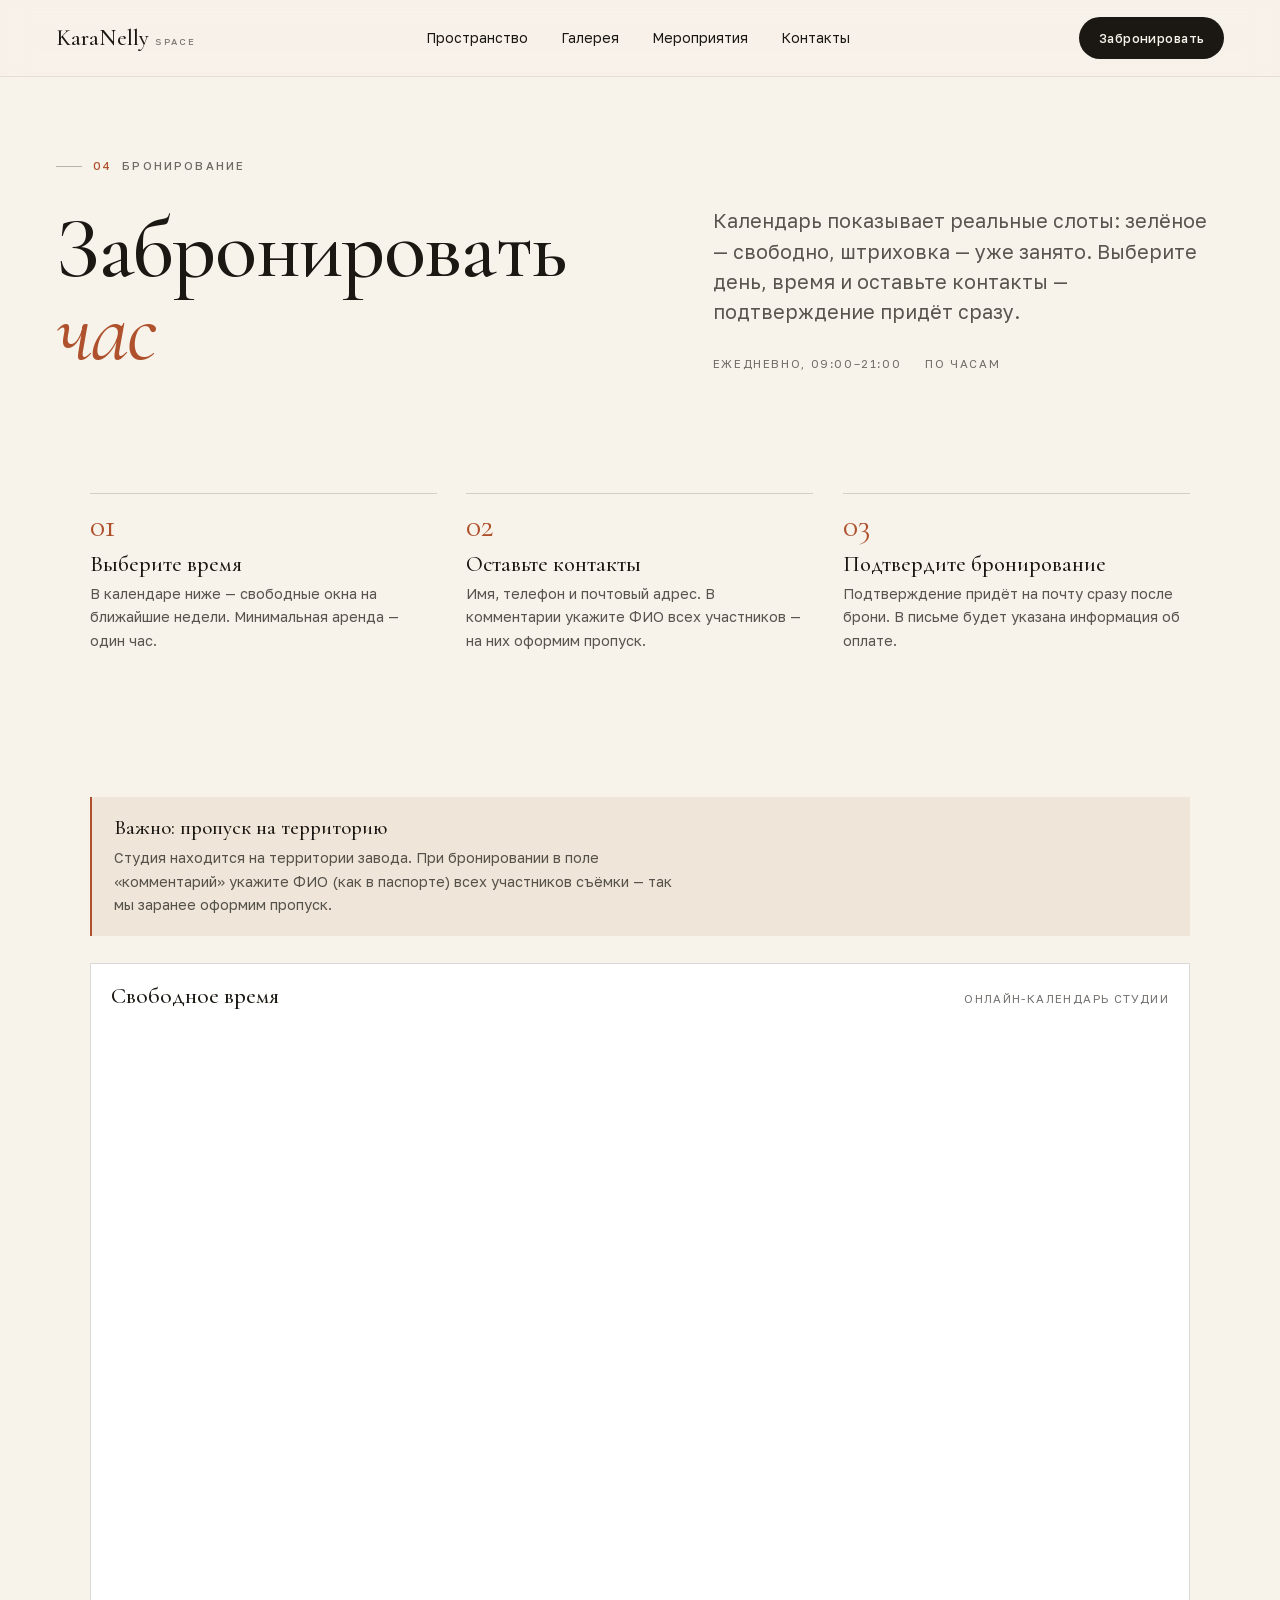
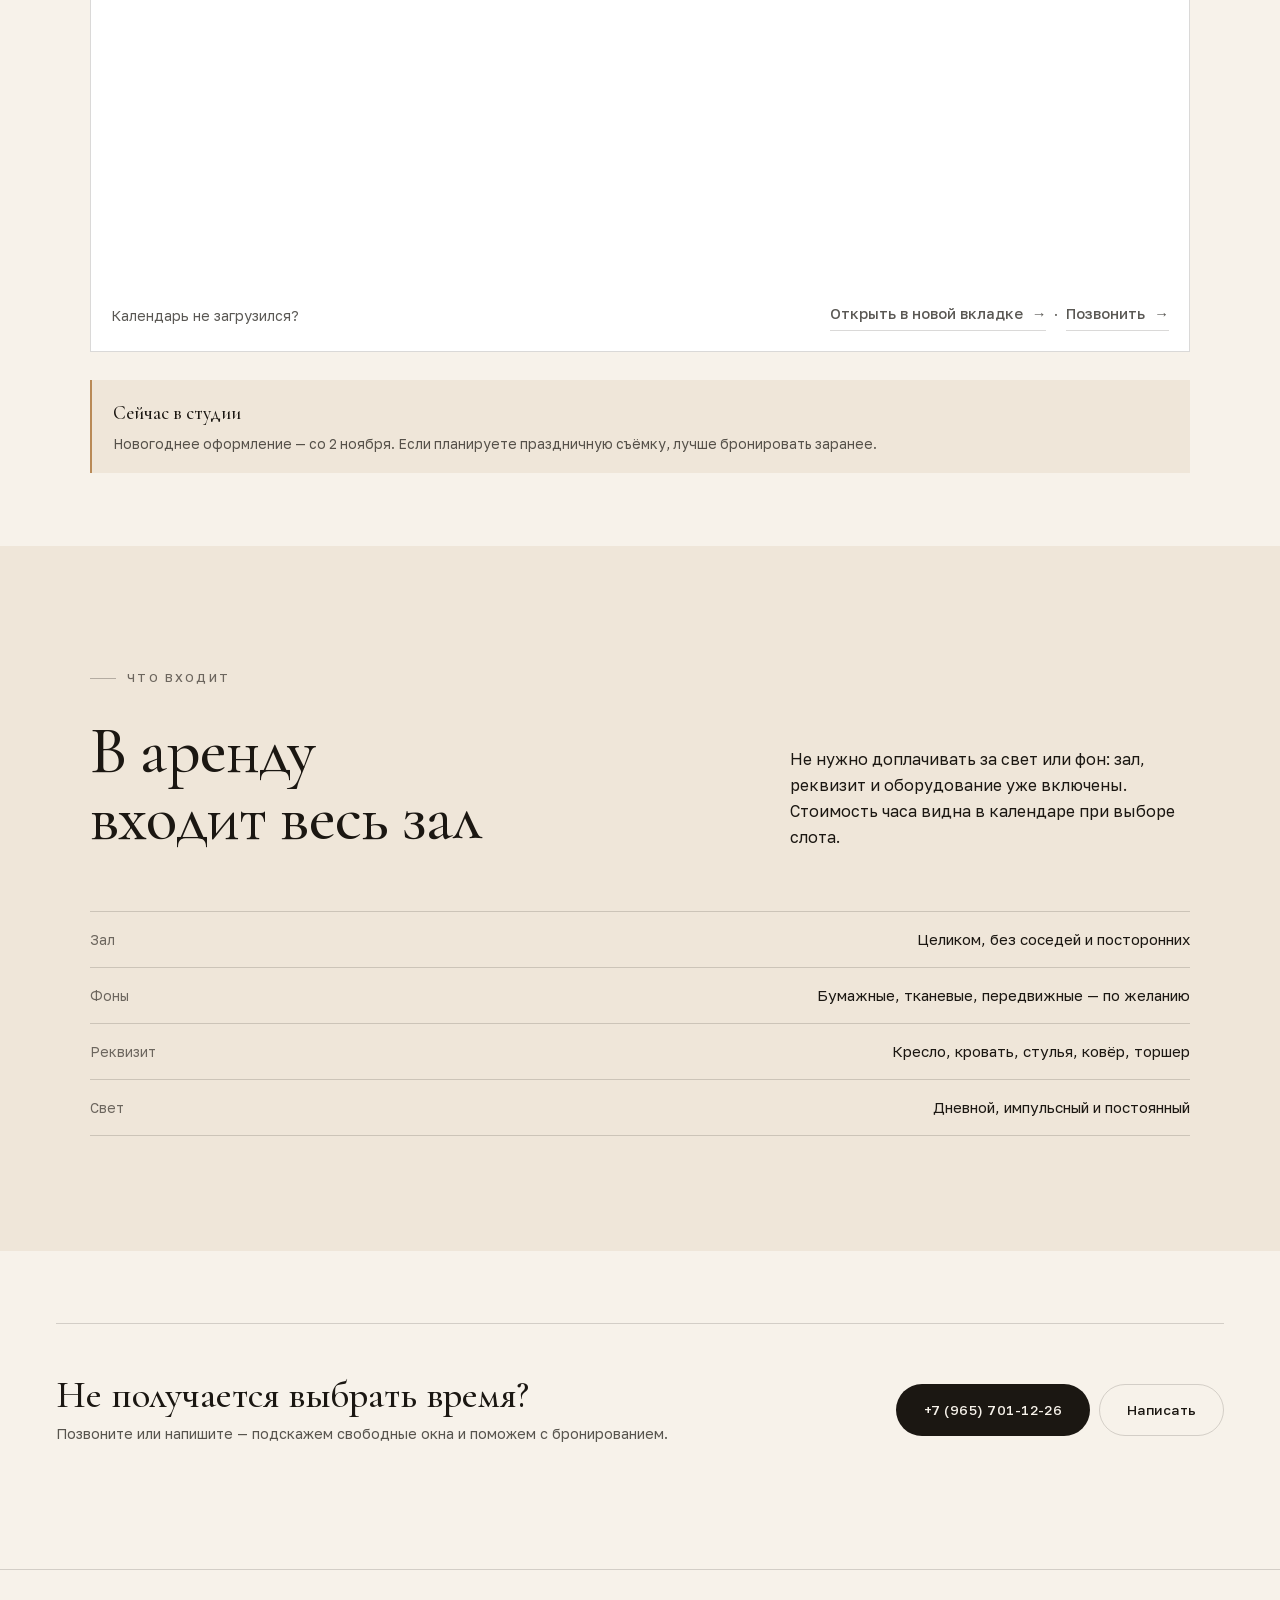
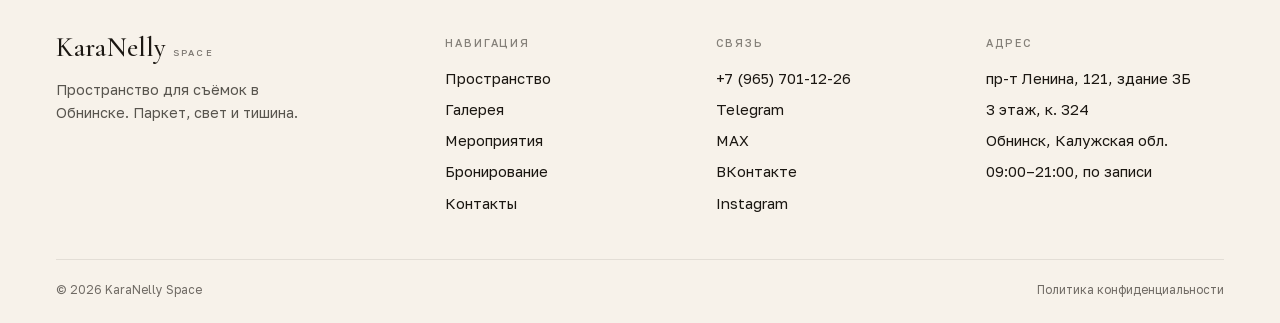
==== commit 247d8f4d: "Раздел «Мероприятия»: страница, блок на главной, фото с мастер-классов - новая страница /events/ в с" ====
--- a/booking/index.html
+++ b/booking/index.html
@@ -37,6 +37,7 @@
       <nav class="nav" aria-label="Основная навигация">
         <a href="../space/">Пространство</a>
         <a href="../gallery/">Галерея</a>
+        <a href="../events/">Мероприятия</a>
         <a href="../contacts/">Контакты</a>
       </nav>
 
@@ -53,8 +54,9 @@
     <nav class="mobile-menu__nav" aria-label="Мобильная навигация">
       <a href="../space/">Пространство <span>01</span></a>
       <a href="../gallery/">Галерея <span>02</span></a>
-      <a href="../booking/">Бронирование <span>03</span></a>
-      <a href="../contacts/">Контакты <span>04</span></a>
+      <a href="../events/">Мероприятия <span>03</span></a>
+      <a href="../booking/">Бронирование <span>04</span></a>
+      <a href="../contacts/">Контакты <span>05</span></a>
     </nav>
     <a class="btn btn--primary" href="../booking/" style="margin-top: 1.75rem; align-self: flex-start;">Забронировать время</a>
     <div class="mobile-menu__foot">
@@ -68,7 +70,7 @@
   <main id="main">
     <section class="page-hero">
       <div class="container">
-        <p class="eyebrow"><b>03</b> Бронирование</p>
+        <p class="eyebrow"><b>04</b> Бронирование</p>
         <div class="page-hero__grid" style="margin-top: 1.2rem;">
           <h1 class="page-title">Забронировать<br><em>час</em></h1>
           <div>
@@ -204,6 +206,7 @@
           <ul>
             <li><a href="../space/">Пространство</a></li>
             <li><a href="../gallery/">Галерея</a></li>
+            <li><a href="../events/">Мероприятия</a></li>
             <li><a href="../booking/">Бронирование</a></li>
             <li><a href="../contacts/">Контакты</a></li>
           </ul>
--- a/assets/css/style.css
+++ b/assets/css/style.css
@@ -1979,3 +1979,69 @@
     align-items: center;
   }
 }
+
+/* --------------------------------------------------------------------------
+   25. Мероприятия
+   -------------------------------------------------------------------------- */
+.events-grid {
+  display: grid;
+  gap: clamp(1.5rem, 3.5vw, 2.2rem);
+}
+
+.event-card__media {
+  overflow: hidden;
+  background: var(--paper-deep);
+}
+
+.event-card__media img {
+  width: 100%;
+  aspect-ratio: 3 / 4;
+  object-fit: cover;
+  transition: transform 1.1s var(--ease-out);
+}
+
+.event-card:hover .event-card__media img {
+  transform: scale(1.04);
+}
+
+.event-card h3 {
+  margin: 0.9rem 0 0.45rem;
+  font-family: var(--font-display);
+  font-size: clamp(1.5rem, 2.6vw, 1.95rem);
+  font-weight: 500;
+  line-height: 1.05;
+}
+
+.event-card p {
+  max-width: 34ch;
+  font-size: 0.93rem;
+  line-height: 1.6;
+  color: var(--ink-70);
+}
+
+.events-note {
+  margin-top: clamp(1.5rem, 3vw, 2.2rem);
+  padding-top: 1rem;
+  border-top: 1px solid var(--line);
+  font-size: 0.9rem;
+  color: var(--ink-70);
+}
+
+/* Заголовок-«дисплей» внутри чередующегося блока — как на странице пространства */
+.block .display {
+  font-size: clamp(1.85rem, 3.6vw, 2.75rem);
+  line-height: 1.04;
+  margin-bottom: 0.85rem;
+}
+
+@media (min-width: 640px) {
+  .events-grid {
+    grid-template-columns: repeat(2, 1fr);
+  }
+}
+
+@media (min-width: 980px) {
+  .events-grid {
+    grid-template-columns: repeat(3, 1fr);
+  }
+}
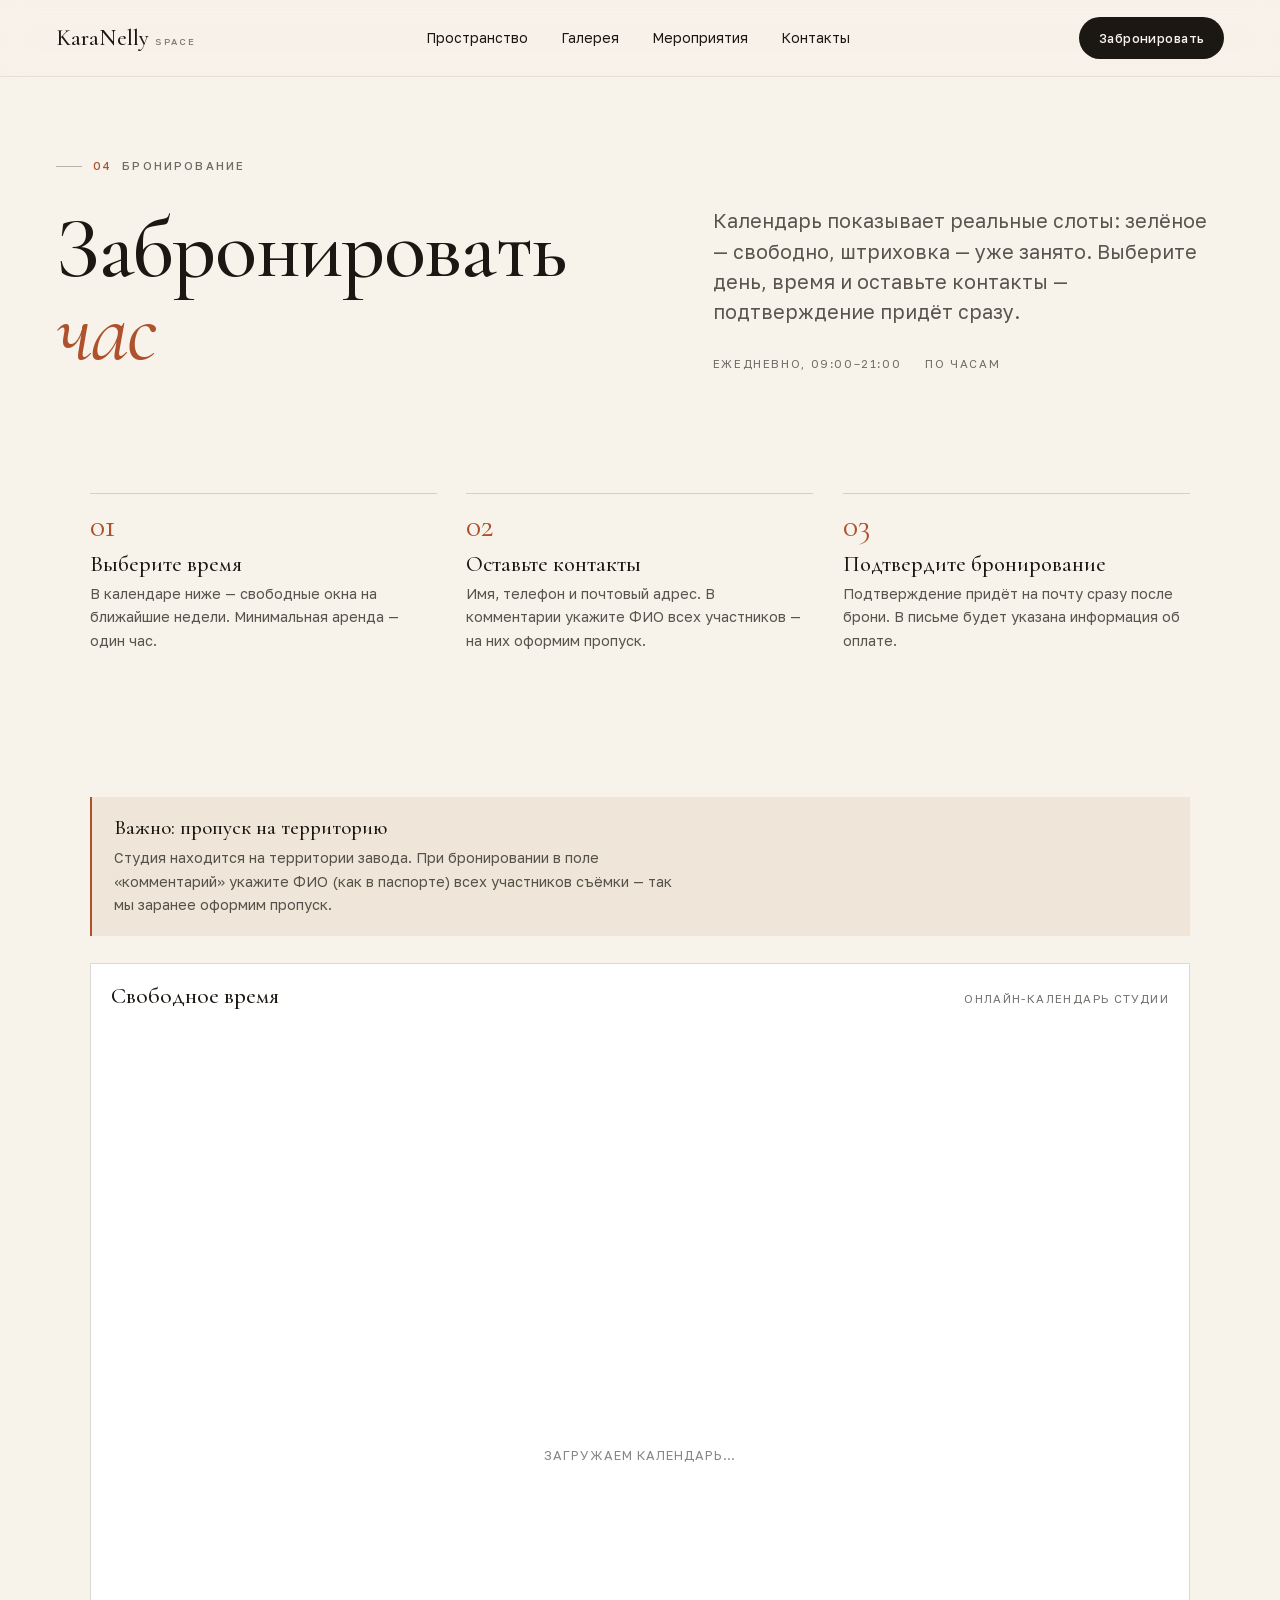
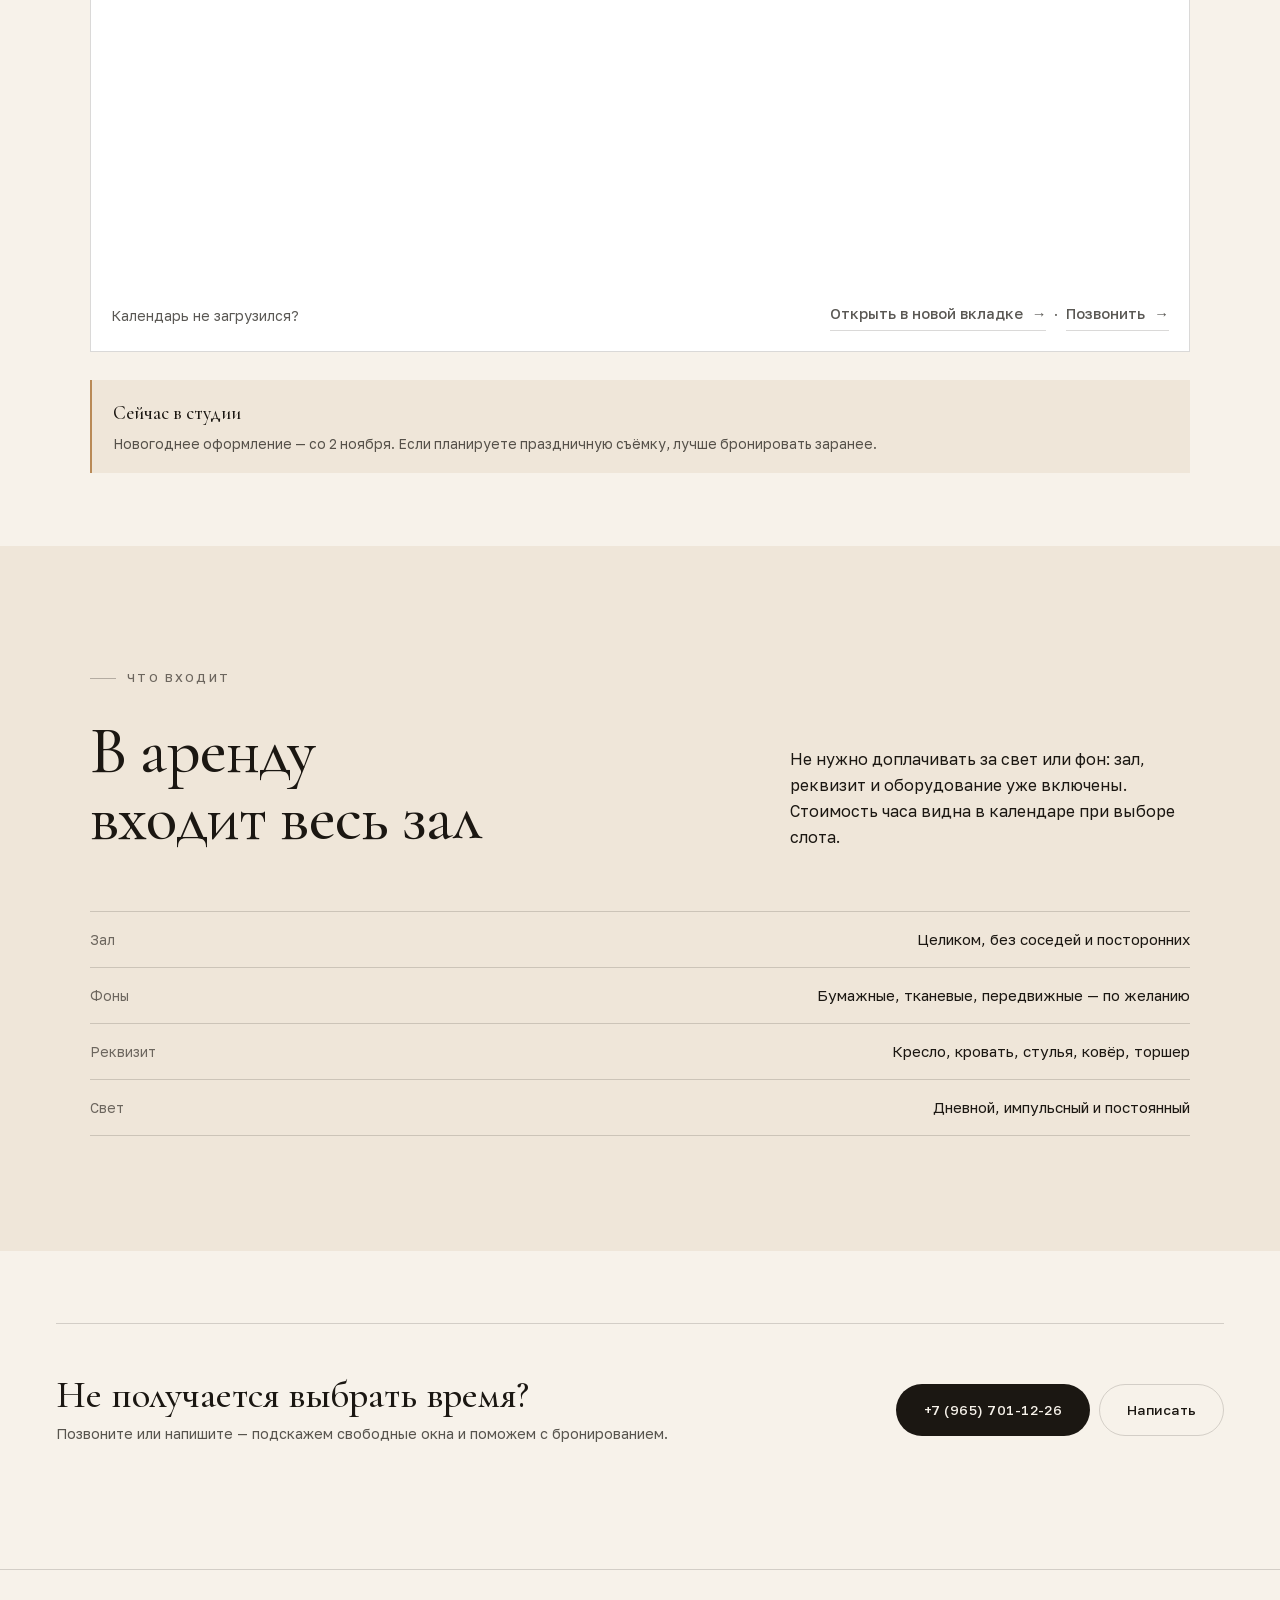
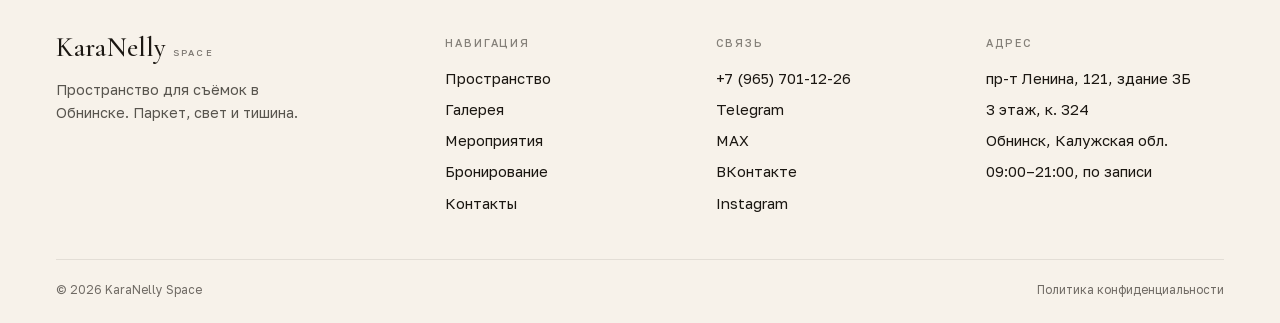
==== commit 14a7862b: "Бронирование: календарь снова адаптируется под телефон Убрана принудительная min-width: 980px у ifra" ====
--- a/booking/index.html
+++ b/booking/index.html
@@ -18,7 +18,7 @@
   <meta property="og:title" content="Бронирование — KaraNelly Space">
   <meta property="og:description" content="Выберите свободное время в календаре студии.">
   <meta property="og:url" content="https://karanelly.space/booking/">
-  <meta property="og:image" content="https://karanelly.space/../assets/img/og-image.jpg">
+  <meta property="og:image" content="https://karanelly.space/assets/img/og-image.jpg">
   <meta name="twitter:card" content="summary_large_image">
 
   <link rel="stylesheet" href="../assets/css/fonts.css">
@@ -117,13 +117,6 @@
             <span>Онлайн-календарь студии</span>
           </div>
 
-          <p class="scroll-hint">
-            <svg width="16" height="16" viewBox="0 0 16 16" fill="none" stroke="currentColor" stroke-width="1.3" aria-hidden="true">
-              <path d="M2 8h12M9 3l5 5-5 5"/>
-            </svg>
-            На телефоне таблицу можно прокрутить в сторону
-          </p>
-
           <div class="widget-scroll">
             <div class="widget-skeleton" data-widget-skeleton aria-hidden="true">Загружаем календарь…</div>
             <iframe data-widget
--- a/assets/css/style.css
+++ b/assets/css/style.css
@@ -1298,20 +1298,6 @@
   background: #ffffff;
 }
 
-.scroll-hint {
-  display: flex;
-  align-items: center;
-  gap: 0.5rem;
-  margin-bottom: 0.7rem;
-  font-size: 0.72rem;
-  letter-spacing: 0.06em;
-  color: var(--ink-55);
-}
-
-.scroll-hint svg {
-  flex: none;
-}
-
 .widget-fallback {
   display: flex;
   flex-wrap: wrap;
@@ -1724,11 +1710,6 @@
     display: none;
   }
 
-  .widget-scroll iframe {
-    min-width: 980px;
-    height: 820px;
-  }
-
   .lightbox__nav {
     top: auto;
     bottom: 0.5rem;
@@ -1835,9 +1816,6 @@
 }
 
 @media (min-width: 901px) {
-  .scroll-hint {
-    display: none;
-  }
 }
 
 .season {
@@ -2040,8 +2018,215 @@
   }
 }
 
-@media (min-width: 980px) {
+
+
+@media (min-width: 1100px) {
   .events-grid {
-    grid-template-columns: repeat(3, 1fr);
-  }
-}
+    grid-template-columns: repeat(4, 1fr);
+  }
+}
+
+/* --------------------------------------------------------------------------
+   26. Карусель вертикальных видео
+   -------------------------------------------------------------------------- */
+.video-carousel {
+  position: relative;
+  --reel-card: clamp(240px, 72vw, 300px);
+  --reel-pad: 10px;
+}
+
+.video-carousel__track {
+  display: flex;
+  gap: 1rem;
+  overflow-x: auto;
+  scroll-snap-type: x mandatory;
+  scrollbar-width: none;
+  -webkit-overflow-scrolling: touch;
+  /* Лента на всю ширину экрана, чтобы соседняя карточка выходила от самого края */
+  width: 100vw;
+  margin-left: calc(50% - 50vw);
+  padding-inline: calc(50vw - var(--reel-card) / 2);
+  padding-block: 0.25rem 0.5rem;
+}
+
+.video-carousel__track::-webkit-scrollbar {
+  display: none;
+}
+
+/* Каждая карточка — своя подложка */
+.video-card {
+  position: relative;
+  flex: 0 0 auto;
+  width: var(--reel-card);
+  margin: 0;
+  padding: var(--reel-pad);
+  border: 1px solid var(--line-soft);
+  border-radius: 22px;
+  background: var(--white);
+  box-shadow: 0 18px 38px rgba(27, 23, 18, 0.07);
+  scroll-snap-align: center;
+}
+
+.video-card__media {
+  display: block;
+  width: 100%;
+  height: auto;
+  aspect-ratio: 9 / 16;
+  object-fit: cover;
+  border-radius: 14px;
+  background: #0e0b08;
+}
+
+/* Управление: play — точки — звук, по центру */
+.reel-controls {
+  display: flex;
+  align-items: center;
+  justify-content: center;
+  gap: 0.9rem;
+  margin-top: 1.25rem;
+}
+
+.reel-toggle,
+.video-carousel__sound {
+  flex: none;
+  display: grid;
+  place-items: center;
+  width: 52px;
+  height: 52px;
+  border-radius: 50%;
+}
+
+.reel-toggle {
+  border: 1px solid var(--rust);
+  background: var(--rust);
+  color: var(--paper);
+  transition: background-color 0.3s var(--ease), border-color 0.3s var(--ease);
+}
+
+.reel-toggle:hover {
+  background: var(--rust);
+  border-color: var(--rust);
+}
+
+.reel-toggle__pause {
+  display: none;
+}
+
+.reel-toggle.is-running .reel-toggle__play {
+  display: none;
+}
+
+.reel-toggle.is-running .reel-toggle__pause {
+  display: block;
+}
+
+.reel-dots {
+  display: flex;
+  align-items: center;
+  gap: 0.5rem;
+  min-height: 24px;
+  margin: 0;
+  padding: 0;
+  list-style: none;
+}
+
+.reel-dots li {
+  display: flex;
+}
+
+.reel-dot {
+  position: relative;
+  display: block;
+  width: 7px;
+  height: 7px;
+  padding: 0;
+  border: 0;
+  border-radius: 999px;
+  background: rgba(174, 81, 44, 0.4);
+  cursor: pointer;
+  overflow: hidden;
+  transition: width 0.45s var(--ease), height 0.45s var(--ease),
+    background-color 0.3s var(--ease);
+}
+
+.reel-dot::after {
+  content: "";
+  position: absolute;
+  inset: -9px;
+}
+
+.reel-dot:hover {
+  background: var(--rust);
+}
+
+.reel-dot.is-done {
+  background: var(--rust);
+}
+
+.reel-dot.is-active {
+  width: 56px;
+  height: 4px;
+  background: rgba(174, 81, 44, 0.2);
+}
+
+.reel-dot__fill {
+  position: absolute;
+  inset: 0;
+  border-radius: inherit;
+  background: var(--rust);
+  transform: scaleX(0);
+  transform-origin: left center;
+}
+
+/* Звук: без заливки, только контур; включён — рыжий контур */
+.video-carousel__sound {
+  border: 1px solid var(--line);
+  background: transparent;
+  color: var(--ink);
+  transition: border-color 0.3s var(--ease), color 0.3s var(--ease);
+}
+
+.video-carousel__sound:hover {
+  border-color: var(--ink);
+  color: var(--ink);
+}
+
+.video-carousel__sound.is-on {
+  border-color: var(--rust);
+  color: var(--rust);
+}
+
+.video-carousel__sound .icon-on {
+  display: none;
+}
+
+.video-carousel__sound.is-on .icon-off {
+  display: none;
+}
+
+.video-carousel__sound.is-on .icon-on {
+  display: block;
+}
+
+@media (min-width: 900px) {
+  .video-carousel {
+    --reel-card: 280px;
+  }
+
+  /* На широком экране лента заполняет ширину, центрирование не нужно */
+  .video-carousel__track {
+    width: auto;
+    margin-left: 0;
+    padding-inline: 0;
+  }
+
+  .video-card {
+    scroll-snap-align: start;
+  }
+}
+
+@media (min-width: 1200px) {
+  .video-carousel {
+    --reel-card: 320px;
+  }
+}
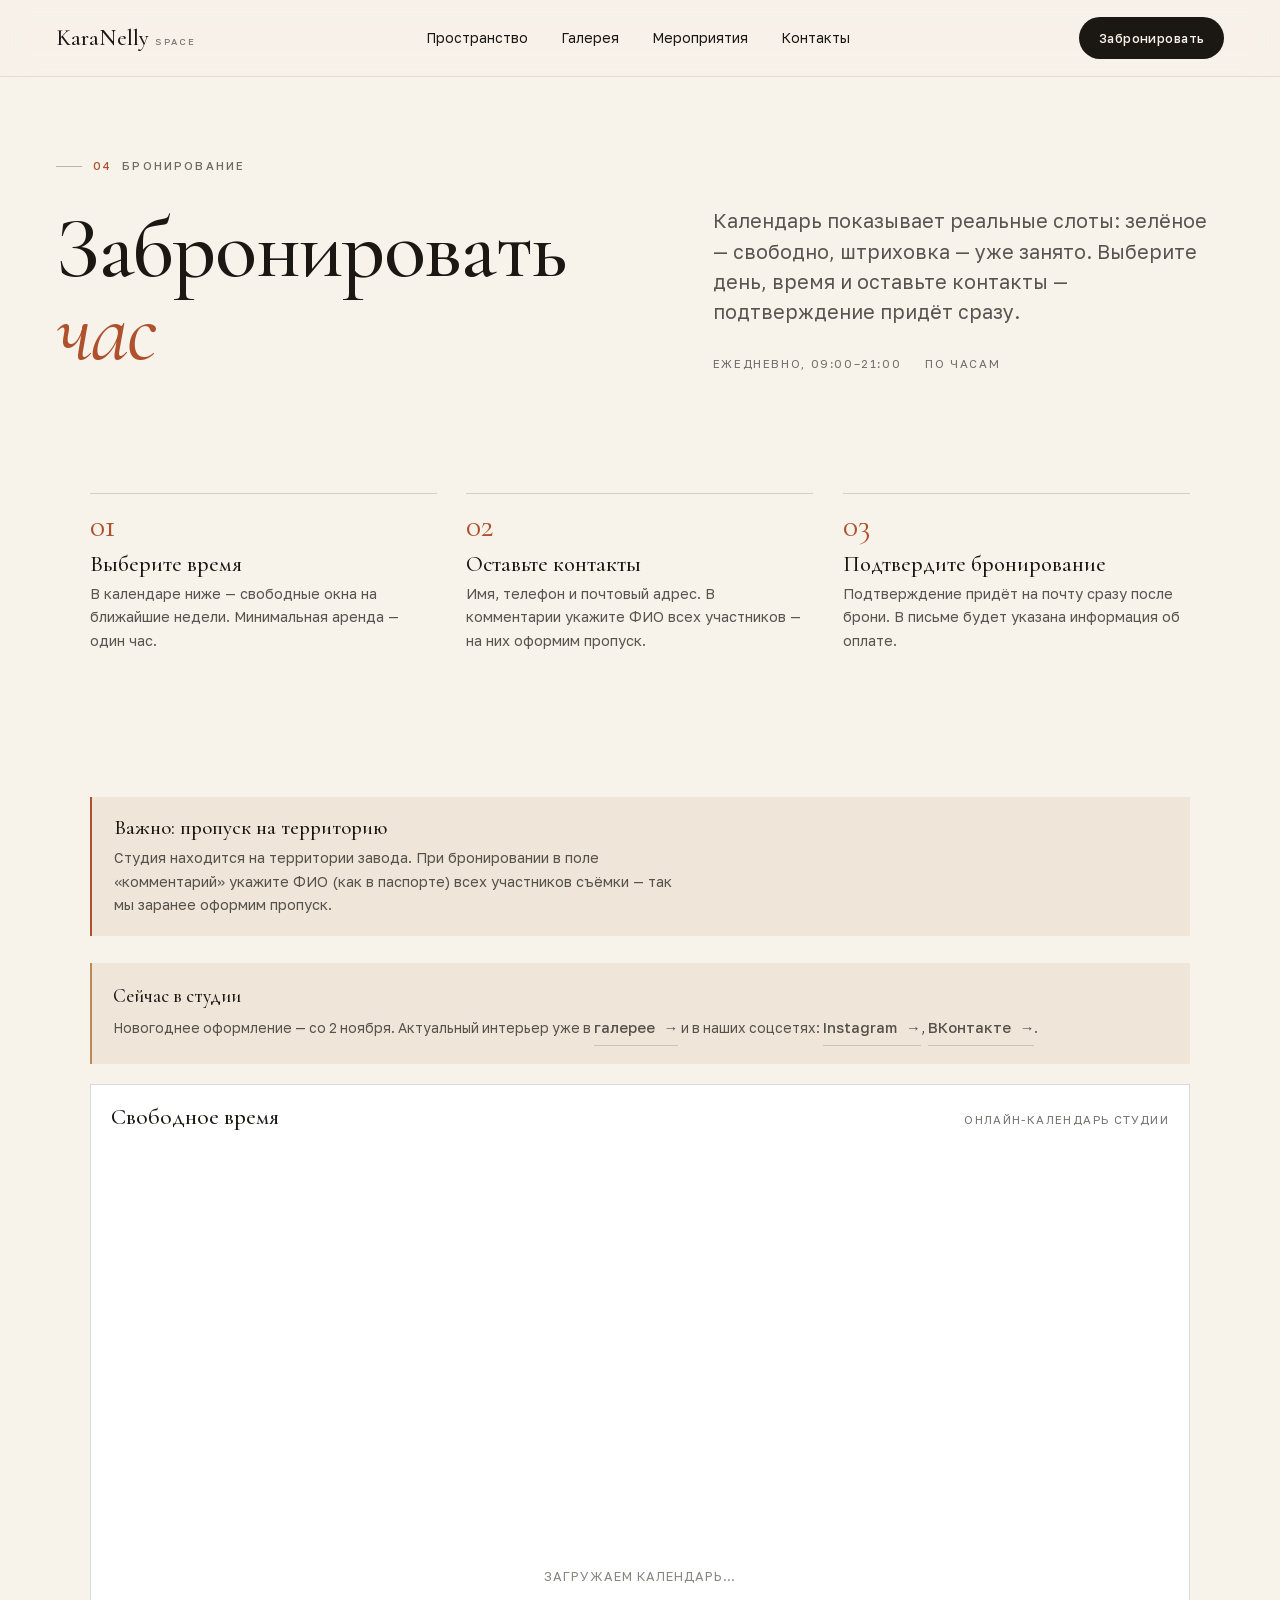
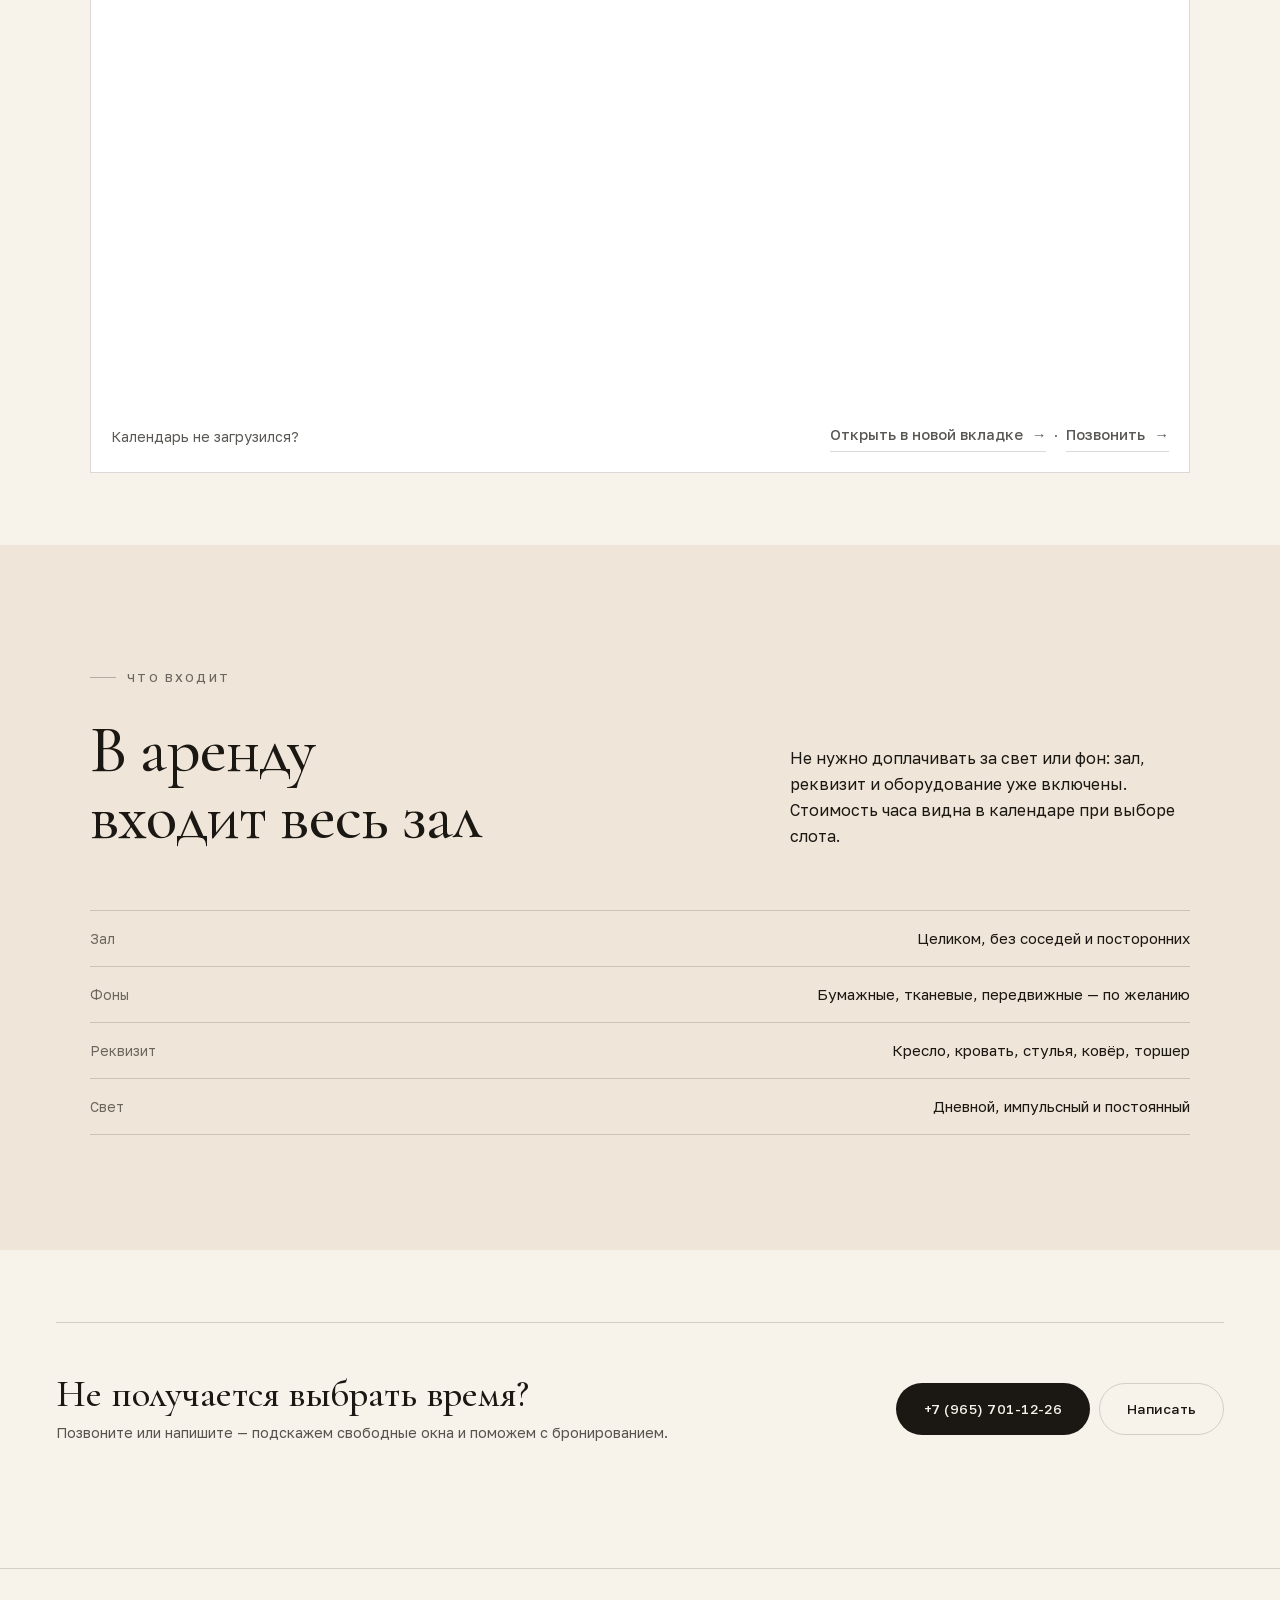
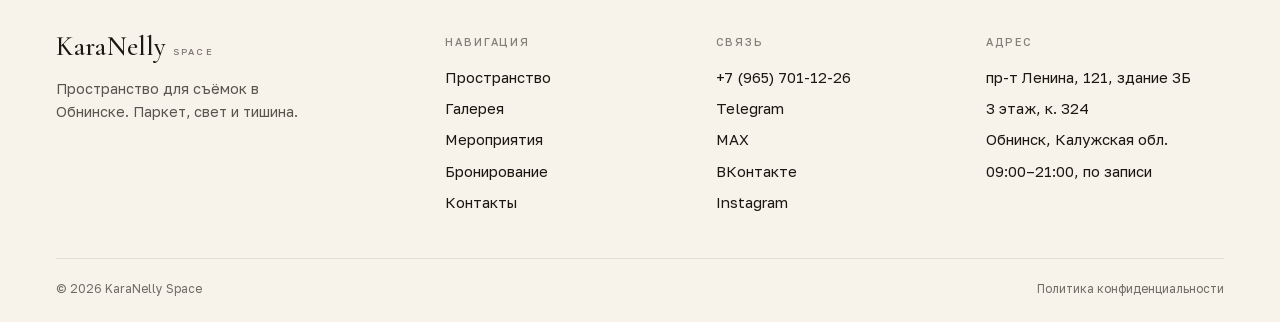
==== commit e4b93f2a: "Галерея: компактная шапка сезонного блока; бронь: заметка над календарём - «Сейчас в студии» и «Ново" ====
--- a/booking/index.html
+++ b/booking/index.html
@@ -111,6 +111,11 @@
           <p>Студия находится на территории завода. При бронировании в поле «комментарий» укажите ФИО (как в паспорте) всех участников съёмки — так мы заранее оформим пропуск.</p>
         </div>
 
+        <div class="season" style="margin-bottom: 1.25rem;" data-reveal>
+          <strong>Сейчас в студии</strong>
+          <span>Новогоднее оформление — со 2 ноября. Актуальный интерьер уже в <a class="text-link" href="../gallery/">галерее</a> и в наших соцсетях: <a class="text-link" href="https://www.instagram.com/karanelly_space/" target="_blank" rel="noopener">Instagram</a>, <a class="text-link" href="https://vk.ru/karanelly_space" target="_blank" rel="noopener">ВКонтакте</a>.</span>
+        </div>
+
         <div class="widget-shell" data-reveal>
           <div class="widget-head">
             <h2 id="calendar-title">Свободное время</h2>
@@ -138,10 +143,6 @@
           </div>
         </div>
 
-        <div class="season" style="margin-top: 1.75rem;" data-reveal>
-          <strong>Сейчас в студии</strong>
-          <span>Новогоднее оформление — со 2 ноября. Если планируете праздничную съёмку, лучше бронировать заранее.</span>
-        </div>
       </div>
     </section>
 
--- a/assets/css/style.css
+++ b/assets/css/style.css
@@ -662,6 +662,40 @@
   max-width: 20ch;
 }
 
+/* Компактная шапка галереи: сезонный блок не должен выглядеть вторым героем */
+.gallery-head {
+  margin-bottom: clamp(1.25rem, 2.5vw, 1.75rem);
+}
+
+.gallery-head .eyebrow {
+  margin-bottom: 0.55rem;
+}
+
+.gallery-head__row {
+  display: grid;
+  gap: 0.35rem 2rem;
+}
+
+.gallery-head__title {
+  font-family: var(--font-display);
+  font-size: clamp(1.35rem, 2vw, 1.8rem);
+  font-weight: 500;
+  line-height: 1.1;
+}
+
+.gallery-head__note {
+  max-width: 46ch;
+  font-size: 0.9rem;
+  color: var(--ink-70);
+}
+
+@media (min-width: 768px) {
+  .gallery-head__row {
+    grid-template-columns: auto 1fr;
+    align-items: baseline;
+  }
+}
+
 /* Вступление на главной */
 .intro {
   display: grid;
@@ -762,6 +796,7 @@
   scrollbar-width: none;
   margin-inline: calc(var(--gutter) * -1);
   padding-inline: var(--gutter);
+  scroll-padding-inline: var(--gutter);
   padding-bottom: 0.4rem;
 }
 
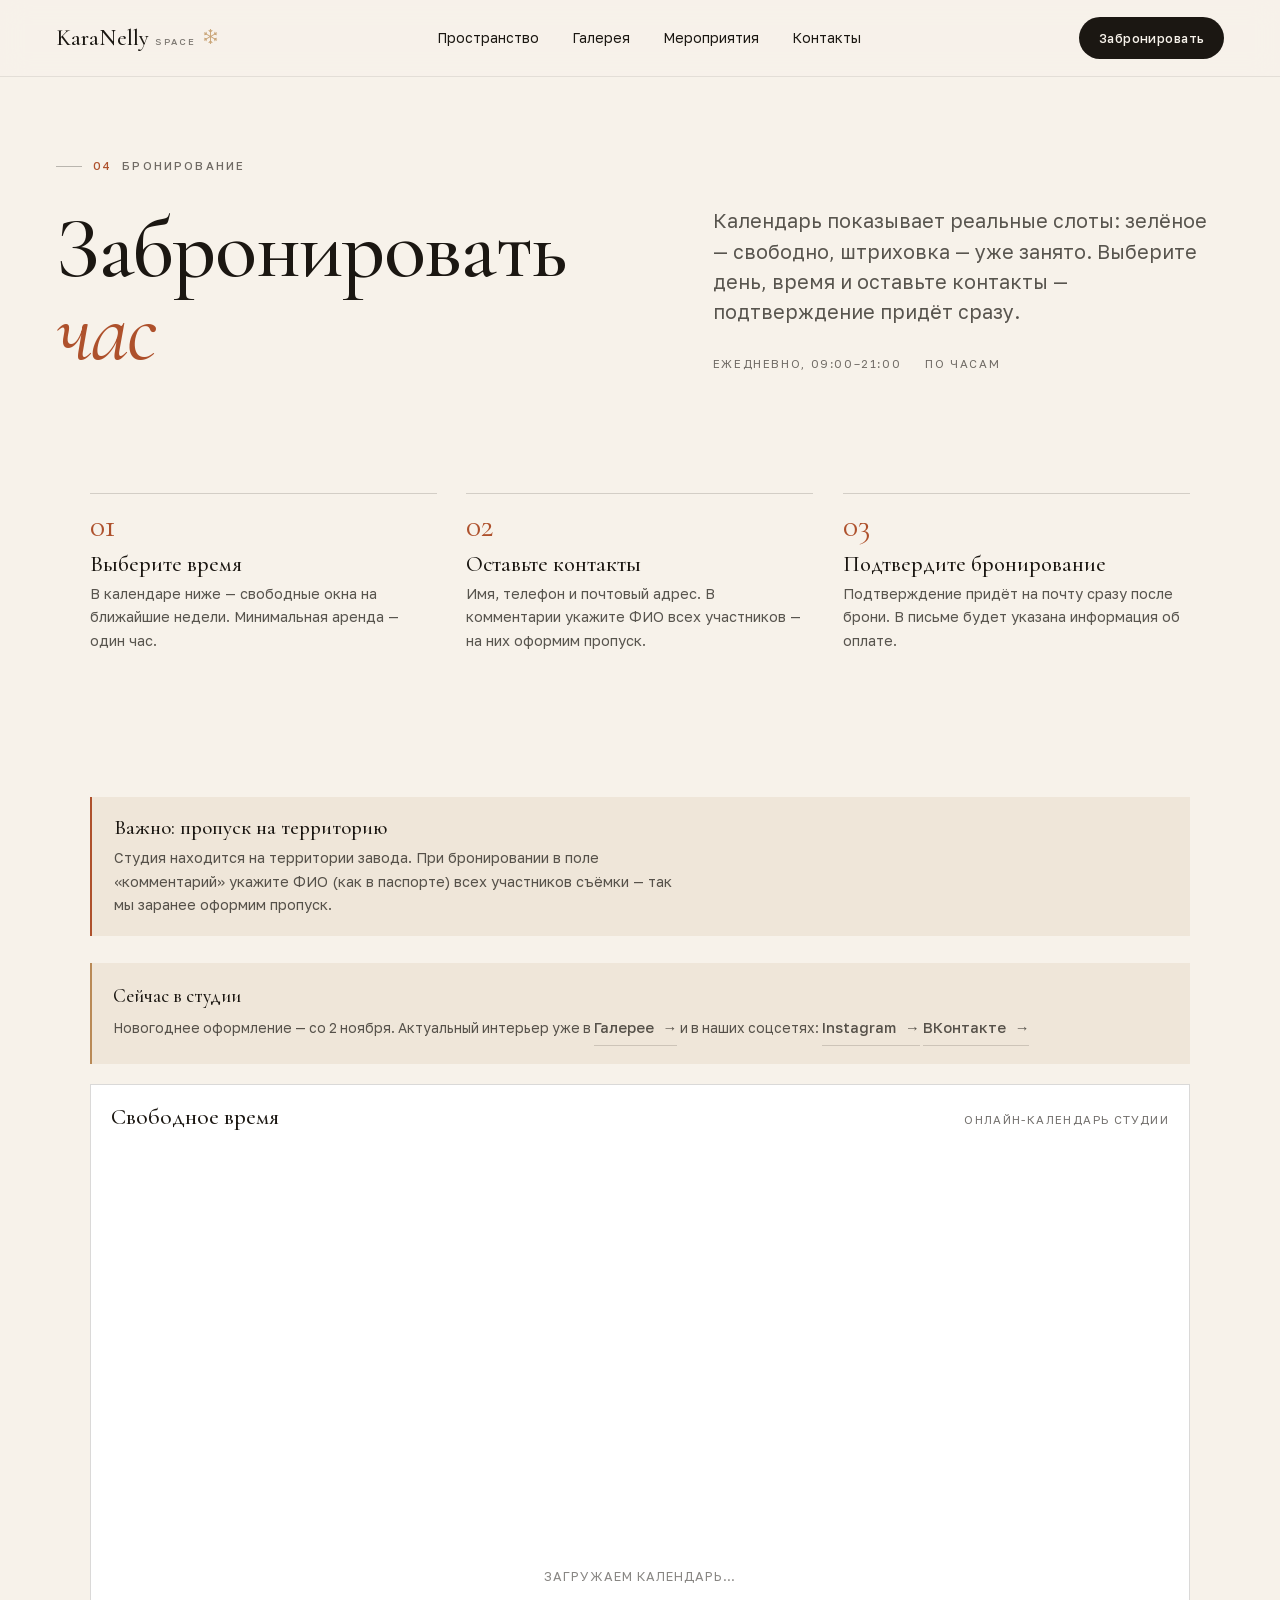
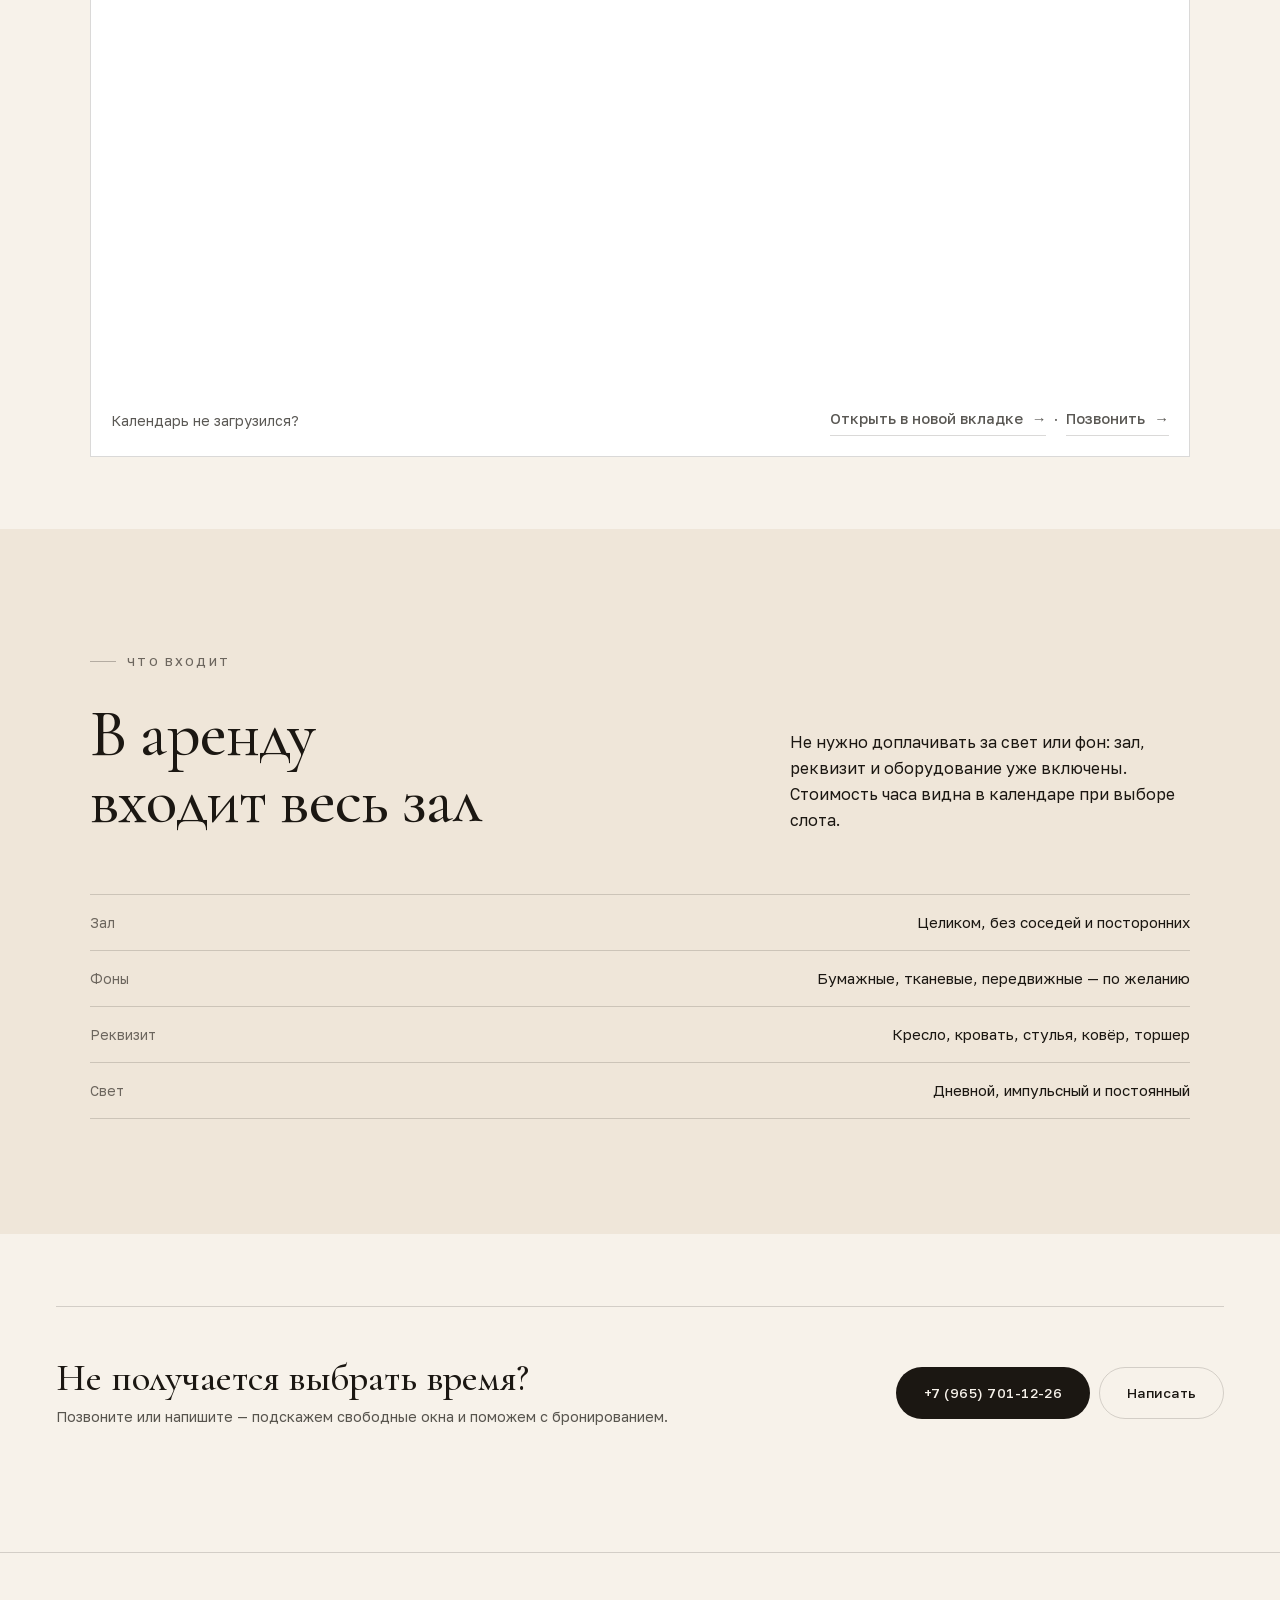
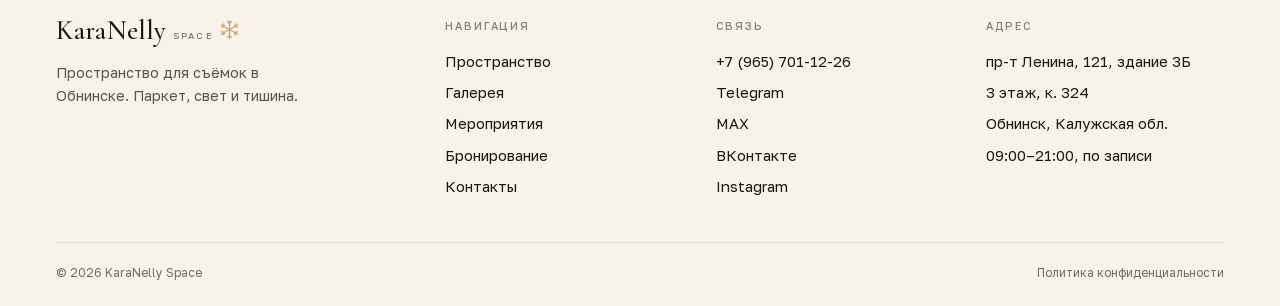
==== commit 7b64ab4e: "Новогодняя тема: акценты и переключатель - добавлен assets/js/theme.js: THEME задаёт data-theme у <h" ====
--- a/booking/index.html
+++ b/booking/index.html
@@ -24,6 +24,7 @@
   <link rel="stylesheet" href="../assets/css/fonts.css">
   <link rel="stylesheet" href="../assets/css/style.css">
   <script>document.documentElement.classList.add('js');</script>
+  <script src="../assets/js/theme.js"></script>
 </head>
 <body>
   <a class="skip-link" href="#main">Перейти к содержанию</a>
@@ -112,8 +113,8 @@
         </div>
 
         <div class="season" style="margin-bottom: 1.25rem;" data-reveal>
-          <strong>Сейчас в студии</strong>
-          <span>Новогоднее оформление — со 2 ноября. Актуальный интерьер уже в <a class="text-link" href="../gallery/">галерее</a> и в наших соцсетях: <a class="text-link" href="https://www.instagram.com/karanelly_space/" target="_blank" rel="noopener">Instagram</a>, <a class="text-link" href="https://vk.ru/karanelly_space" target="_blank" rel="noopener">ВКонтакте</a>.</span>
+          <strong>Сейчас в студии </strong>
+          <span>Новогоднее оформление — со 2 ноября. Актуальный интерьер уже в <a class="text-link" href="../gallery/">Галерее</a> и в наших соцсетях: <a class="text-link" href="https://www.instagram.com/karanelly_space/" target="_blank" rel="noopener">Instagram</a> <a class="text-link" href="https://vk.ru/karanelly_space" target="_blank" rel="noopener">ВКонтакте</a></span>
         </div>
 
         <div class="widget-shell" data-reveal>
--- a/assets/css/style.css
+++ b/assets/css/style.css
@@ -1339,7 +1339,7 @@
   align-items: center;
   justify-content: space-between;
   gap: 0.75rem;
-  margin-top: 1rem;
+  /*margin-top: 1rem;*/
   font-size: 0.88rem;
   color: var(--ink-70);
 }
@@ -2265,3 +2265,64 @@
     --reel-card: 320px;
   }
 }
+
+/* --------------------------------------------------------------------------
+   Праздничные акценты
+   Тема задаётся атрибутом data-theme у <html> (переключатель — assets/js/theme.js).
+   Акценты — псевдоэлементы с маской-иконкой: разметка не меняется, всё
+   убирается одной строкой. Чтобы добавить другой праздник, скопируйте блок
+   [data-theme="ny"], замените ny на свой код (например, feb14) и поставьте
+   этот код в theme.js.
+   -------------------------------------------------------------------------- */
+[data-theme="ny"] {
+  --ny-green: #2f5a45;
+  --ny-sage: #b7d2bf;
+  --ny-gold: #c39a68;
+  --ny-red: #ae512c;
+  --icon-spruce: url("data:image/svg+xml,%3Csvg%20xmlns%3D%27http%3A%2F%2Fwww.w3.org%2F2000%2Fsvg%27%20viewBox%3D%270%200%2024%2024%27%20fill%3D%27none%27%20stroke%3D%27black%27%20stroke-width%3D%272%27%20stroke-linecap%3D%27round%27%20stroke-linejoin%3D%27round%27%3E%3Cpath%20d%3D%27M12%203%207%2010h3L6%2016h12l-4-6h3z%27%2F%3E%3Cpath%20d%3D%27M12%2016v4%27%2F%3E%3C%2Fsvg%3E");
+  --icon-flake: url("data:image/svg+xml,%3Csvg%20xmlns%3D%27http%3A%2F%2Fwww.w3.org%2F2000%2Fsvg%27%20viewBox%3D%270%200%20485%20485%27%3E%3Cpolygon%20points%3D%27451.871%2C308.876%20444.106%2C279.899%20371.14%2C299.45%20272.5%2C242.5%20371.14%2C185.55%20444.106%2C205.101%20451.871%2C176.124%20407.883%2C164.337%20460.011%2C134.24%20445.011%2C108.26%20392.882%2C138.356%20404.669%2C94.368%20375.691%2C86.604%20356.14%2C159.569%20257.5%2C216.519%20257.5%2C102.62%20310.915%2C49.205%20289.702%2C27.992%20257.5%2C60.193%20257.5%2C0%20227.5%2C0%20227.5%2C60.193%20195.298%2C27.992%20174.085%2C49.205%20227.5%2C102.62%20227.5%2C216.519%20128.86%2C159.569%20109.309%2C86.604%2080.331%2C94.368%2092.118%2C138.356%2039.989%2C108.26%2024.989%2C134.24%2077.117%2C164.337%2033.129%2C176.124%2040.894%2C205.101%20113.86%2C185.55%20212.5%2C242.5%20113.86%2C299.45%2040.894%2C279.899%2033.129%2C308.876%2077.117%2C320.663%2024.989%2C350.76%2039.989%2C376.74%2092.118%2C346.644%2080.331%2C390.632%20109.309%2C398.396%20128.86%2C325.431%20227.5%2C268.481%20227.5%2C382.38%20174.085%2C435.795%20195.298%2C457.008%20227.5%2C424.807%20227.5%2C485%20257.5%2C485%20257.5%2C424.807%20289.702%2C457.008%20310.915%2C435.795%20257.5%2C382.38%20257.5%2C268.481%20356.14%2C325.431%20375.691%2C398.396%20404.669%2C390.632%20392.882%2C346.644%20445.011%2C376.74%20460.011%2C350.76%20407.883%2C320.663%27%2F%3E%3C%2Fsvg%3E");
+}
+
+[data-theme="ny"] .logo::after,
+[data-theme="ny"] .hero .eyebrow::after,
+[data-theme="ny"] .gallery-head__title::after {
+  content: "";
+  display: inline-block;
+  flex: none;
+  background-color: currentColor;
+  -webkit-mask-position: center;
+  mask-position: center;
+  -webkit-mask-size: contain;
+  mask-size: contain;
+  -webkit-mask-repeat: no-repeat;
+  mask-repeat: no-repeat;
+}
+
+/* Логотип — снежинка */
+[data-theme="ny"] .logo::after {
+  width: 0.68em;
+  height: 0.68em;
+  color: var(--ny-gold);
+  -webkit-mask-image: var(--icon-flake);
+  mask-image: var(--icon-flake);
+  opacity: 0.9;
+}
+
+/* Надзаголовок на главной — ёлочка */
+[data-theme="ny"] .hero .eyebrow::after {
+  width: 1.1em;
+  height: 1.1em;
+  color: var(--ny-sage);
+  -webkit-mask-image: var(--icon-spruce);
+  mask-image: var(--icon-spruce);
+}
+
+/* Сезонный блок в галерее — ёлочка */
+[data-theme="ny"] .gallery-head__title::after {
+  width: 0.7em;
+  height: 0.7em;
+  color: var(--ny-green);
+  -webkit-mask-image: var(--icon-spruce);
+  mask-image: var(--icon-spruce);
+}
+
